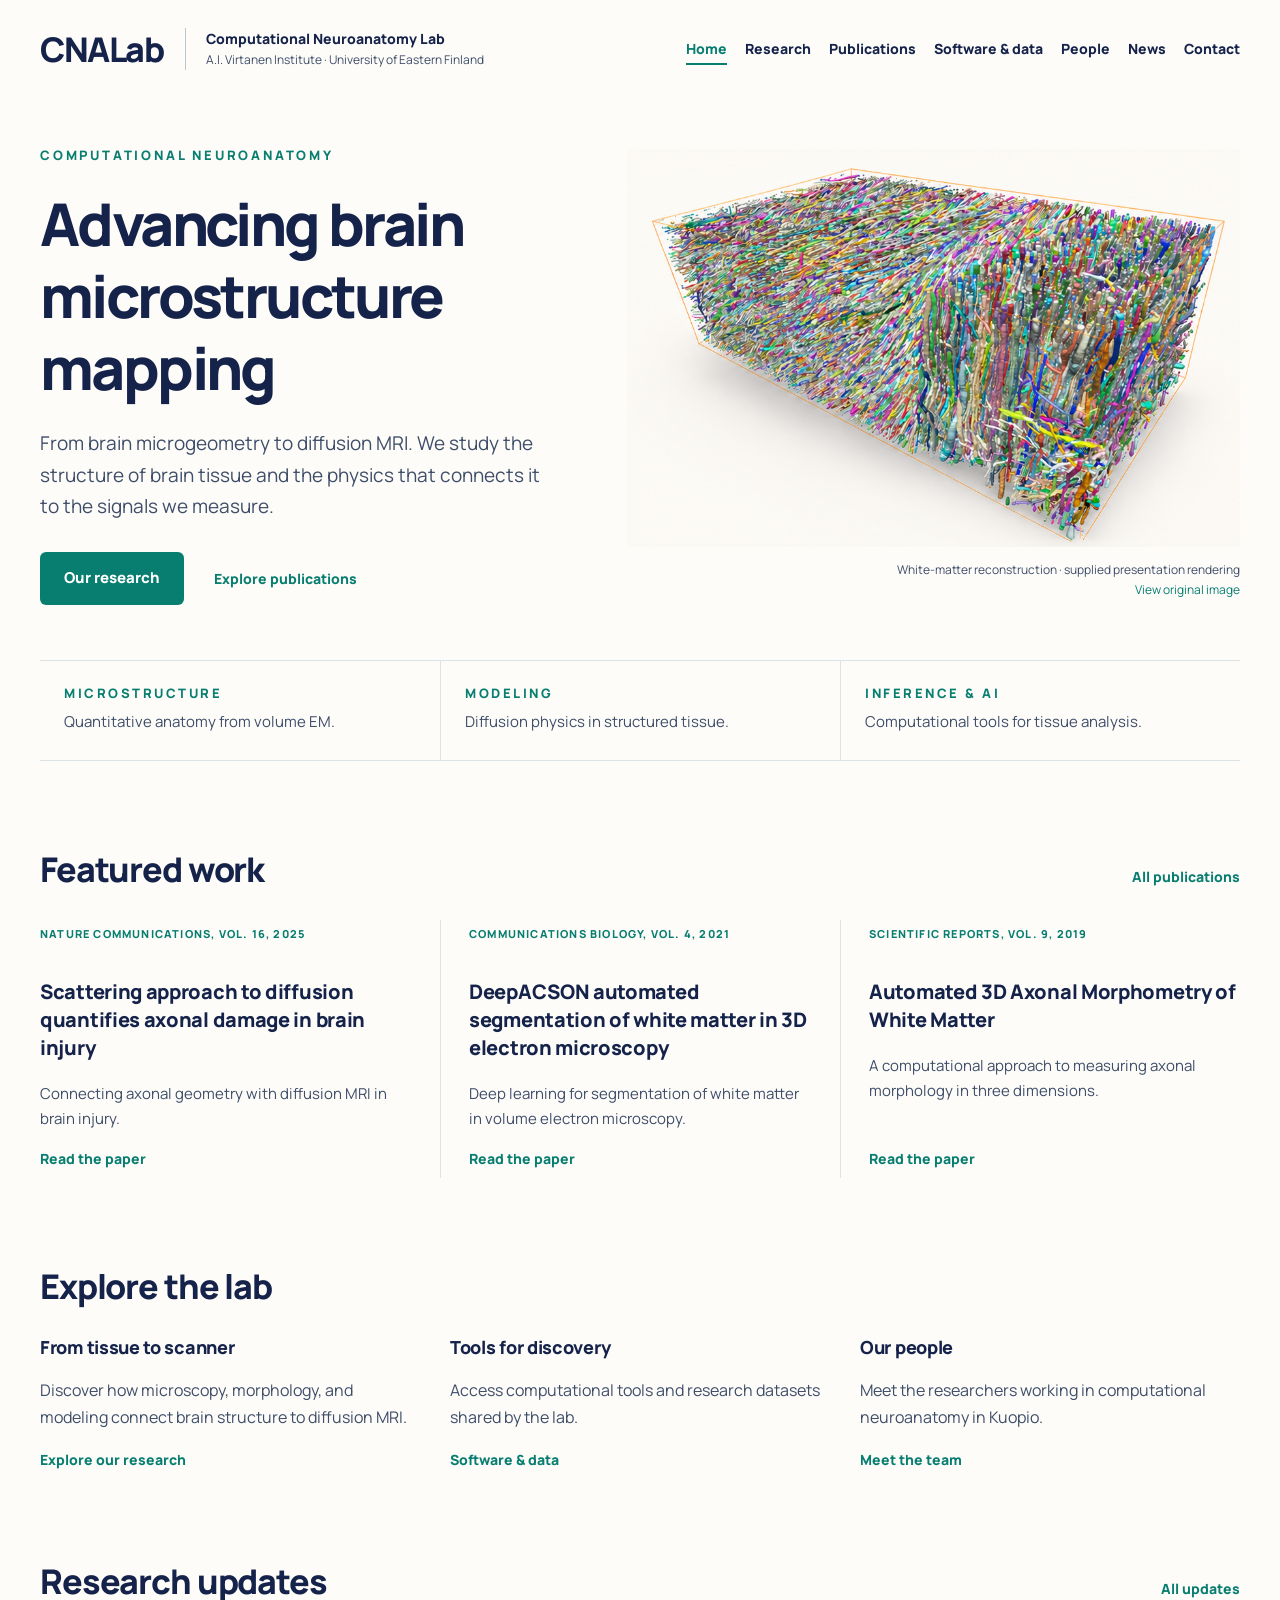
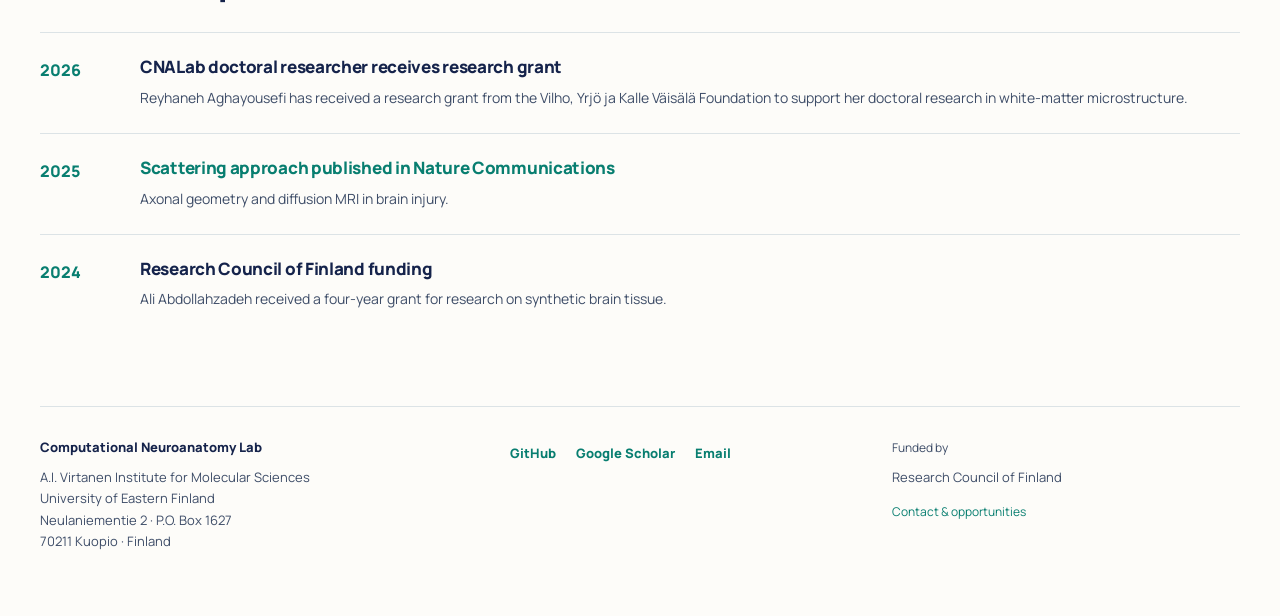
==== index.html @ 0ab6c70e "Update index.html" ====
<!doctype html>
<html lang="en"><head><meta charset="utf-8"><meta name="viewport" content="width=device-width, initial-scale=1"><title>Computational Neuroanatomy Lab — CNALab</title><meta name="description" content="Computational neuroanatomy at the University of Eastern Finland. Brain microstructure, electron microscopy, and diffusion MRI."><meta name="theme-color" content="#15234b"><link rel="icon" href="assets/favicon.svg" type="image/svg+xml"><link rel="stylesheet" href="styles.css"><script src="script.js" defer></script></head>
<body><a class="skip" href="#main">Skip to content</a><header class="site-header wrap"><a href="index.html" class="brand" aria-label="CNALab home">CNALab</a><div class="affiliation"><strong>Computational Neuroanatomy Lab</strong><span>A.I. Virtanen Institute · University of Eastern Finland</span></div><button class="menu-toggle" aria-expanded="false" aria-controls="navigation" hidden>Menu</button><nav id="navigation" aria-label="Main navigation"><a href="index.html" aria-current="page">Home</a><a href="research.html">Research</a><a href="publications.html">Publications</a><a href="resources.html">Software &amp; data</a><a href="people.html">People</a><a href="news.html">News</a><a href="contact.html">Contact</a></nav></header>
<main id="main" class="wrap"><section class="hero" aria-labelledby="hero-title"><div><p class="eyebrow">Computational neuroanatomy</p><h1 id="hero-title">Advancing brain microstructure mapping</h1><p class="lead">From brain microgeometry to diffusion MRI. We study the structure of brain tissue and the physics that connects it to the signals we measure.</p><div class="actions"><a class="button" href="research.html">Our research</a><a class="text-link" href="publications.html">Explore publications</a></div></div><figure class="hero-figure"><a class="hero-art" href="assets/segmentation.png" aria-label="View original white-matter segmentation"><img src="assets/hero-white-reference.png" width="1774" height="887" alt="White-matter reconstruction on a white background with soft three-dimensional shading and a subtle shadow"></a><figcaption>White-matter reconstruction · supplied presentation rendering<br><a href="assets/segmentation.png">View original image</a></figcaption></figure></section><div class="directions"><div><h2>Microstructure</h2><p>Quantitative anatomy from volume EM.</p></div><div><h2>Modeling</h2><p>Diffusion physics in structured tissue.</p></div><div><h2>Inference &amp; AI</h2><p>Computational tools for tissue analysis.</p></div></div><section id="publications"><div class="section-heading"><h2>Featured work</h2><a href="publications.html" class="text-link">All publications</a></div><div class="three-grid featured"><article class="paper"><p class="eyebrow">Nature Communications, vol. 16, 2025</p><h3><a class="" href="https://doi.org/10.1038/s41467-025-64793-1">Scattering approach to diffusion quantifies axonal damage in brain injury</a></h3><p>Connecting axonal geometry with diffusion MRI in brain injury.</p><a class="text-link" href="https://doi.org/10.1038/s41467-025-64793-1">Read the paper</a></article><article class="paper"><p class="eyebrow">Communications Biology, vol. 4, 2021</p><h3><a class="" href="https://doi.org/10.1038/s42003-021-01699-w">DeepACSON automated segmentation of white matter in 3D electron microscopy</a></h3><p>Deep learning for segmentation of white matter in volume electron microscopy.</p><a class="text-link" href="https://doi.org/10.1038/s42003-021-01699-w">Read the paper</a></article><article class="paper"><p class="eyebrow">Scientific Reports, vol. 9, 2019</p><h3><a class="" href="https://doi.org/10.1038/s41598-019-42648-2">Automated 3D Axonal Morphometry of White Matter</a></h3><p>A computational approach to measuring axonal morphology in three dimensions.</p><a class="text-link" href="https://doi.org/10.1038/s41598-019-42648-2">Read the paper</a></article></div></section><section class="home-explore"><div class="section-heading"><h2>Explore the lab</h2></div><div class="three-grid"><article><h3>From tissue to scanner</h3><p>Discover how microscopy, morphology, and modeling connect brain structure to diffusion MRI.</p><a class="text-link" href="research.html">Explore our research</a></article><article><h3>Tools for discovery</h3><p>Access computational tools and research datasets shared by the lab.</p><a class="text-link" href="resources.html">Software &amp; data</a></article><article><h3>Our people</h3><p>Meet the researchers working in computational neuroanatomy in Kuopio.</p><a class="text-link" href="people.html">Meet the team</a></article></div></section><section id="news"><div class="section-heading"><h2>Research updates</h2><a class="text-link" href="news.html">All updates</a></div>
  <div class="news-row"><time datetime="2026">2026</time>
  <div>
    <h3>CNALab doctoral researcher receives research grant</h3>
    <p>
      Reyhaneh Aghayousefi has received a research grant
      from the Vilho, Yrjö ja Kalle Väisälä Foundation
      to support her doctoral research in white-matter
      microstructure.
    </p>
  </div>
</div><div class="news-row"><time datetime="2025">2025</time><div><h3><a href="https://doi.org/10.1038/s41467-025-64793-1">Scattering approach published in Nature Communications</a></h3><p>Axonal geometry and diffusion MRI in brain injury.</p></div></div><div class="news-row"><time datetime="2024">2024</time><div><h3>Research Council of Finland funding</h3><p>Ali Abdollahzadeh received a four-year grant for research on synthetic brain tissue.</p></div></div></section></main><footer id="contact" class="wrap"><div><strong>Computational Neuroanatomy Lab</strong><p>A.I. Virtanen Institute for Molecular Sciences<br>University of Eastern Finland<br>Neulaniementie 2 · P.O. Box 1627<br>70211 Kuopio · Finland</p></div><div class="footer-links"><a href="https://github.com/aAbdz">GitHub</a><a href="https://scholar.google.com/citations?hl=en&amp;user=TEotqtIAAAAJ&amp;view_op=list_works">Google Scholar</a><a href="mailto:aliabd@uef.fi">Email</a></div><div><span class="small">Funded by</span><p>Research Council of Finland</p><a class="small" href="contact.html">Contact &amp; opportunities</a></div></footer></body></html>
---- styles.css ----
@font-face{font-family:Manrope;src:url('assets/manrope-regular.ttf') format('truetype');font-weight:400;font-display:swap}@font-face{font-family:Manrope;src:url('assets/manrope-extrabold.ttf') format('truetype');font-weight:700 900;font-display:swap}
:root{--navy:#15234b;--teal:#087e70;--text:#3e4d68;--ivory:#fdfcf9;--line:#dce3e6;--pale:#edf5f3;--mint:#95d6cb}*{box-sizing:border-box}html{scroll-behavior:smooth;scroll-padding-top:30px}body{margin:0;background:var(--ivory);color:var(--text);font:16px/1.65 Manrope,Arial,sans-serif}a{color:var(--teal);text-decoration:none;text-underline-offset:5px}a:hover{text-decoration:underline}a:focus-visible,button:focus-visible,summary:focus-visible{outline:3px solid var(--teal);outline-offset:5px}img{max-width:100%;display:block}.wrap{width:min(1200px,calc(100% - 80px));margin-inline:auto}.site-header{display:flex;align-items:center;gap:22px;padding-block:28px}.brand{font-size:34px;letter-spacing:-1.5px;font-weight:800;color:var(--navy);line-height:1}.affiliation{border-left:1px solid #bbc6d3;padding-left:20px;font-size:12px;line-height:1.6}.affiliation strong{display:block;font-size:14px;color:var(--navy)}.affiliation span{display:block}nav{margin-left:auto;display:flex;gap:25px;font-size:14px;font-weight:700}nav a{color:var(--navy)}.hero{display:grid;grid-template-columns:1fr 1.12fr;gap:40px;align-items:center;padding-top:47px;padding-bottom:55px}.eyebrow{color:var(--teal);font-size:13px;font-weight:800;letter-spacing:2.8px;text-transform:uppercase;margin:0 0 22px}h1,h2,h3{color:var(--navy);line-height:1.22;margin-top:0}h1{font-size:clamp(42px,4.6vw,66px);letter-spacing:-2.6px;font-weight:800;margin-bottom:25px}h2{font-size:34px;letter-spacing:-1.15px;margin-bottom:22px;font-weight:800}h3{font-size:18px;letter-spacing:-.3px}p{margin-top:0}.lead{font-size:19px;line-height:1.65;max-width:510px}.actions{display:flex;align-items:center;gap:30px;margin-top:30px}.button{display:inline-block;background:var(--teal);color:white;border-radius:6px;padding:14px 24px;font-weight:800;font-size:15px;text-align:center}.button:hover{background:#07695e;text-decoration:none}.text-link{font-weight:800;font-size:14px}.hero-figure{margin:0}.hero-figure img{width:100%;height:auto;background:#000;border-radius:4px;filter:saturate(.84)}figcaption{font-size:12px;text-align:right;line-height:1.7;margin-top:13px}.directions{display:grid;grid-template-columns:repeat(3,1fr);border-block:1px solid var(--line)}.directions>div{padding:25px 24px}.directions>div+div{border-left:1px solid var(--line)}.directions h2{font-size:13px;letter-spacing:2.5px;text-transform:uppercase;color:var(--teal);margin-bottom:8px}.directions p{margin:0;font-size:15px}main>section:not(.hero){margin-top:88px}.section-heading{display:flex;align-items:baseline;justify-content:space-between;gap:20px;margin-bottom:30px}.section-heading h2{margin:0}.three-grid{display:grid;grid-template-columns:repeat(3,1fr);gap:30px}.featured{gap:0}.paper{display:flex;flex-direction:column;padding:5px 28px 8px}.paper:first-child{padding-left:0}.paper:last-child{padding-right:0}.paper+.paper{border-left:1px solid var(--line)}.paper .eyebrow{font-size:11px;letter-spacing:1.2px;min-height:38px;margin-bottom:15px}.paper h3{font-size:20px;line-height:1.4}.paper h3 a{color:var(--navy)}.paper p:not(.eyebrow){font-size:15px}.paper>.text-link{margin-top:auto}details{margin-top:32px;border-block:1px solid var(--line)}summary{padding:16px 0;cursor:pointer;font-weight:700;color:var(--teal);font-size:14px}.publication-list{padding:0;list-style:none;margin:0}.publication-list li{display:grid;grid-template-columns:70px 1fr;gap:16px;border-top:1px solid var(--line);padding:20px 0}.publication-list h3{font-size:16px;margin-bottom:5px}.publication-list p{margin:0;font-size:14px}.section-intro{font-size:18px;max-width:780px;line-height:1.7;margin-bottom:32px}.pipeline{background:var(--pale);padding:28px;border-radius:10px;margin-top:34px}.pipeline-steps{display:grid;grid-template-columns:repeat(4,1fr);gap:16px}.pipeline article{padding:22px 20px;background:white;border-radius:6px}.pipeline h3{font-size:17px;margin:0 0 10px}.pipeline p{font-size:14px;line-height:1.6;margin:0}.pipeline .pipeline-result{margin-top:16px;background:var(--navy);color:white}.pipeline-result h3{color:white}.small-label{display:block;font-size:11px;letter-spacing:1px;text-transform:uppercase;color:var(--teal);margin-bottom:8px}.research-detail{margin-top:35px}.research-detail p{font-size:15px}.flagship{display:grid;grid-template-columns:1.05fr 1fr;gap:45px;background:var(--navy);color:#e8edf5;border-radius:10px;padding:44px}.flagship h2{color:white}.flagship .eyebrow,.flagship a{color:var(--mint)}.flagship-links{display:grid;grid-template-columns:repeat(3,1fr);gap:16px;align-items:center}.flagship-links a{border-top:2px solid var(--mint);padding-top:16px}.flagship-links strong{display:block;color:white;font-size:28px}.flagship-links span{font-size:12px;line-height:1.5;display:block;margin-top:5px}.section-note{font-size:13px}.people-grid{display:grid;grid-template-columns:1fr 1fr 1.2fr;gap:30px}.person img{width:100%;height:280px;object-fit:cover;object-position:center 30%;border-radius:7px;margin-bottom:20px}.person h3{font-size:17px;margin-bottom:8px}.person p{font-size:14px;margin-bottom:10px}.person .bio{font-size:14px}.researchers{padding-left:25px;border-left:1px solid var(--line)}.researchers article+article{border-top:1px solid var(--line);padding-top:22px;margin-top:22px}.researchers h3{font-size:17px;margin-bottom:8px}.researchers p{font-size:14px;margin:0}.resource-grid{row-gap:35px}.resource{border-top:2px solid var(--teal);padding-top:20px}.resource h3{margin-bottom:10px}.resource p{font-size:15px;min-height:50px}.datasets{margin-top:40px;padding:28px;background:var(--pale);border-radius:6px}.datasets>a{display:block;padding:15px 0;border-top:1px solid #cbdcd7;font-size:15px;font-weight:700}.small{font-size:12px}.datasets .small{margin:12px 0 0}.news-row{display:grid;grid-template-columns:80px 1fr;gap:20px;padding:24px 0;border-top:1px solid var(--line)}.news-row time{color:var(--teal);font-weight:700}.news-row h3{font-size:17px;margin-bottom:8px}.news-row p{font-size:14px;margin:0}.join{display:grid;grid-template-columns:1.6fr 1fr;gap:50px;align-items:center;background:var(--pale);border-radius:10px;padding:40px}.join h2{margin-bottom:15px}.join p{margin:0;font-size:16px}.join>div:last-child{text-align:center}.email{display:block;font-size:14px;margin-top:10px}footer{margin-top:72px!important;padding:30px 0 50px;border-top:1px solid var(--line);display:grid;grid-template-columns:1.25fr 1fr 1fr;gap:35px;font-size:13px}footer strong{color:var(--navy)}footer p{margin-top:8px}.footer-links{display:flex;gap:20px;align-items:flex-start;padding-top:6px;font-weight:700}.skip{position:fixed;top:-100px;left:20px;padding:12px;background:white;z-index:10}.skip:focus{top:10px}.menu-toggle{border:1px solid var(--line);background:transparent;color:var(--navy);padding:10px 14px;font:inherit;font-weight:700}.notes{max-width:820px;padding-block:60px}.notes h2{margin-top:40px;font-size:25px}.notes li{margin-bottom:10px}.notes a{overflow-wrap:anywhere}
@media(min-width:1101px){.menu-toggle{display:none}}@media(max-width:1100px){.site-header{flex-wrap:wrap}.affiliation{flex:1}nav{width:100%;justify-content:space-between;margin-top:14px}.menu-toggle:not([hidden]){display:block}nav[data-collapsed="true"]{display:none}.hero{gap:25px}h1{font-size:48px}.lead{font-size:17px}.people-grid{gap:22px}.person img{height:240px}.flagship{gap:30px}.affiliation span{font-size:11px}}@media(max-width:760px){.wrap{width:calc(100% - 40px)}.site-header{padding-block:22px;gap:14px}.brand{font-size:28px}.affiliation{padding-left:12px}.affiliation strong{font-size:11px}.affiliation span{max-width:190px;line-height:1.4;font-size:10px}.hero{grid-template-columns:1fr;padding-top:28px;gap:30px;padding-bottom:35px}h1{font-size:44px;letter-spacing:-1.8px;max-width:560px}.hero-figure{max-width:600px}.lead{font-size:18px}.directions{grid-template-columns:1fr}.directions>div{padding:18px 6px}.directions>div+div{border-left:0;border-top:1px solid var(--line)}main>section:not(.hero){margin-top:60px}h2{font-size:28px}.section-heading{align-items:flex-start}.section-note{max-width:140px;text-align:right}.three-grid{grid-template-columns:1fr}.paper,.paper:first-child,.paper:last-child{padding:24px 0}.paper+.paper{border-left:0;border-top:1px solid var(--line)}.paper .eyebrow{min-height:0}.paper h3{font-size:21px}.pipeline{padding:18px}.pipeline-steps{grid-template-columns:1fr 1fr;gap:12px}.pipeline article{padding:18px}.flagship{grid-template-columns:1fr;padding:28px;gap:28px}.people-grid{grid-template-columns:1fr 1fr}.person img{height:240px}.researchers{grid-column:1/-1;border-left:0;padding-left:0;display:grid;grid-template-columns:1fr;gap:0}.researchers article{border-top:1px solid var(--line);padding-top:20px;margin-top:20px}.research-detail{gap:25px}.resource p{min-height:0}.join{grid-template-columns:1fr;padding:28px;gap:25px}.join>div:last-child{text-align:left}.join .email{padding-left:0}.footer-links{flex-wrap:wrap}footer{grid-template-columns:1fr;gap:20px}.news-row{grid-template-columns:55px 1fr}.section-intro{font-size:16px}nav{flex-wrap:wrap;gap:18px;justify-content:flex-start}}@media(max-width:400px){h1{font-size:38px}.affiliation{display:none}.menu-toggle{margin-left:auto}.actions{gap:18px}.button{padding:13px 18px}.pipeline-steps{grid-template-columns:1fr}.people-grid{grid-template-columns:1fr}.person img{height:320px}.flagship-links{gap:10px}.flagship-links strong{font-size:23px}}@media(prefers-reduced-motion:reduce){html{scroll-behavior:auto}}

/* Display only the supplied reconstruction within the hero reference, preserving its pixels and shadow. */
.hero-art{display:block;position:relative;overflow:hidden;aspect-ratio:940/610;mix-blend-mode:multiply}.hero-figure .hero-art img{position:absolute;width:188.723404%;max-width:none;height:auto;left:-84.042553%;top:-18.032787%;background:transparent;border-radius:0;filter:none}

/* Shared multipage layout */
nav{gap:18px}nav a[aria-current="page"]{color:var(--teal);text-decoration:underline;text-decoration-thickness:2px;text-underline-offset:9px}.page-intro{padding-top:65px;padding-bottom:30px;border-bottom:1px solid var(--line)}.page-intro h1{font-size:clamp(38px,4vw,58px);margin-bottom:20px}.page-intro .lead{max-width:780px}.inner-page>section:first-of-type{margin-top:45px}.inner-page{min-height:55vh}.publication-page .publication-list h3{font-size:20px;line-height:1.45}.publication-page .publication-list li{padding-block:26px}.page-end-link{margin-top:35px}.contact-grid{display:grid;grid-template-columns:1fr 1fr;gap:60px}.contact-grid address{font-style:normal;line-height:1.9}.home-explore p{font-size:16px}@media(max-width:760px){.page-intro{padding-top:35px;padding-bottom:20px}.contact-grid{grid-template-columns:1fr;gap:30px}.publication-page .publication-list h3{font-size:18px}nav{gap:20px}}
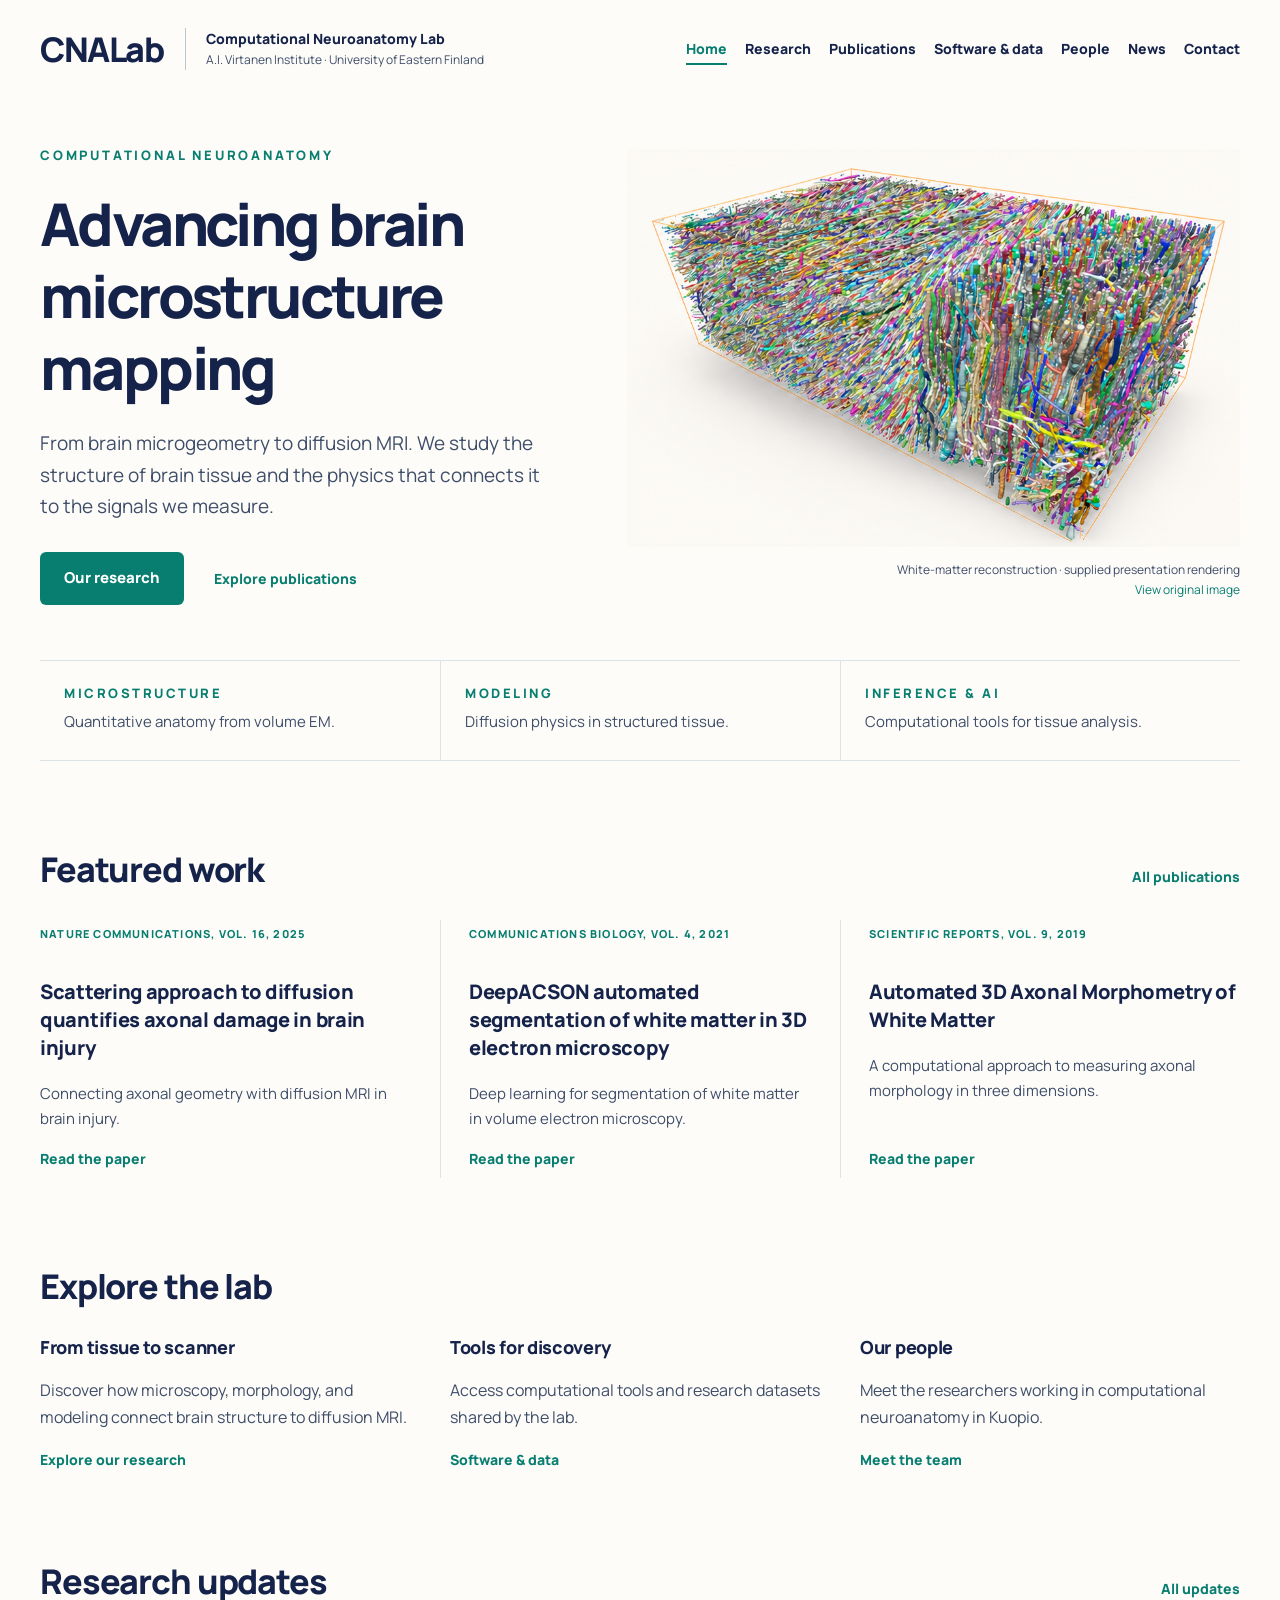
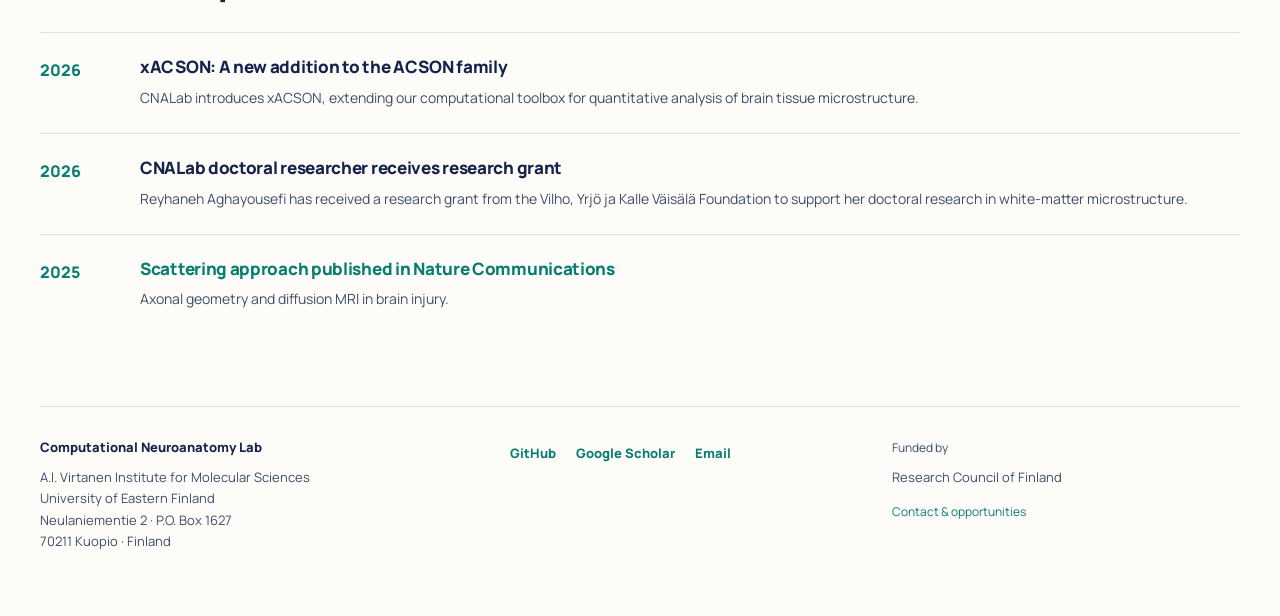
==== commit d00299a5: "Update index.html" ====
--- a/index.html
+++ b/index.html
@@ -2,6 +2,18 @@
 <html lang="en"><head><meta charset="utf-8"><meta name="viewport" content="width=device-width, initial-scale=1"><title>Computational Neuroanatomy Lab — CNALab</title><meta name="description" content="Computational neuroanatomy at the University of Eastern Finland. Brain microstructure, electron microscopy, and diffusion MRI."><meta name="theme-color" content="#15234b"><link rel="icon" href="assets/favicon.svg" type="image/svg+xml"><link rel="stylesheet" href="styles.css"><script src="script.js" defer></script></head>
 <body><a class="skip" href="#main">Skip to content</a><header class="site-header wrap"><a href="index.html" class="brand" aria-label="CNALab home">CNALab</a><div class="affiliation"><strong>Computational Neuroanatomy Lab</strong><span>A.I. Virtanen Institute · University of Eastern Finland</span></div><button class="menu-toggle" aria-expanded="false" aria-controls="navigation" hidden>Menu</button><nav id="navigation" aria-label="Main navigation"><a href="index.html" aria-current="page">Home</a><a href="research.html">Research</a><a href="publications.html">Publications</a><a href="resources.html">Software &amp; data</a><a href="people.html">People</a><a href="news.html">News</a><a href="contact.html">Contact</a></nav></header>
 <main id="main" class="wrap"><section class="hero" aria-labelledby="hero-title"><div><p class="eyebrow">Computational neuroanatomy</p><h1 id="hero-title">Advancing brain microstructure mapping</h1><p class="lead">From brain microgeometry to diffusion MRI. We study the structure of brain tissue and the physics that connects it to the signals we measure.</p><div class="actions"><a class="button" href="research.html">Our research</a><a class="text-link" href="publications.html">Explore publications</a></div></div><figure class="hero-figure"><a class="hero-art" href="assets/segmentation.png" aria-label="View original white-matter segmentation"><img src="assets/hero-white-reference.png" width="1774" height="887" alt="White-matter reconstruction on a white background with soft three-dimensional shading and a subtle shadow"></a><figcaption>White-matter reconstruction · supplied presentation rendering<br><a href="assets/segmentation.png">View original image</a></figcaption></figure></section><div class="directions"><div><h2>Microstructure</h2><p>Quantitative anatomy from volume EM.</p></div><div><h2>Modeling</h2><p>Diffusion physics in structured tissue.</p></div><div><h2>Inference &amp; AI</h2><p>Computational tools for tissue analysis.</p></div></div><section id="publications"><div class="section-heading"><h2>Featured work</h2><a href="publications.html" class="text-link">All publications</a></div><div class="three-grid featured"><article class="paper"><p class="eyebrow">Nature Communications, vol. 16, 2025</p><h3><a class="" href="https://doi.org/10.1038/s41467-025-64793-1">Scattering approach to diffusion quantifies axonal damage in brain injury</a></h3><p>Connecting axonal geometry with diffusion MRI in brain injury.</p><a class="text-link" href="https://doi.org/10.1038/s41467-025-64793-1">Read the paper</a></article><article class="paper"><p class="eyebrow">Communications Biology, vol. 4, 2021</p><h3><a class="" href="https://doi.org/10.1038/s42003-021-01699-w">DeepACSON automated segmentation of white matter in 3D electron microscopy</a></h3><p>Deep learning for segmentation of white matter in volume electron microscopy.</p><a class="text-link" href="https://doi.org/10.1038/s42003-021-01699-w">Read the paper</a></article><article class="paper"><p class="eyebrow">Scientific Reports, vol. 9, 2019</p><h3><a class="" href="https://doi.org/10.1038/s41598-019-42648-2">Automated 3D Axonal Morphometry of White Matter</a></h3><p>A computational approach to measuring axonal morphology in three dimensions.</p><a class="text-link" href="https://doi.org/10.1038/s41598-019-42648-2">Read the paper</a></article></div></section><section class="home-explore"><div class="section-heading"><h2>Explore the lab</h2></div><div class="three-grid"><article><h3>From tissue to scanner</h3><p>Discover how microscopy, morphology, and modeling connect brain structure to diffusion MRI.</p><a class="text-link" href="research.html">Explore our research</a></article><article><h3>Tools for discovery</h3><p>Access computational tools and research datasets shared by the lab.</p><a class="text-link" href="resources.html">Software &amp; data</a></article><article><h3>Our people</h3><p>Meet the researchers working in computational neuroanatomy in Kuopio.</p><a class="text-link" href="people.html">Meet the team</a></article></div></section><section id="news"><div class="section-heading"><h2>Research updates</h2><a class="text-link" href="news.html">All updates</a></div>
+
+  <div class="news-row"><time datetime="2026">2026</time>
+    <div>
+      <h3>xACSON: A new addition to the ACSON family</h3>
+      <p>
+        CNALab introduces xACSON, extending our computational
+        toolbox for quantitative analysis of brain tissue
+        microstructure.
+      </p>
+    </div>
+  </div>
+  
   <div class="news-row"><time datetime="2026">2026</time>
   <div>
     <h3>CNALab doctoral researcher receives research grant</h3>
@@ -12,4 +24,5 @@
       microstructure.
     </p>
   </div>
-</div><div class="news-row"><time datetime="2025">2025</time><div><h3><a href="https://doi.org/10.1038/s41467-025-64793-1">Scattering approach published in Nature Communications</a></h3><p>Axonal geometry and diffusion MRI in brain injury.</p></div></div><div class="news-row"><time datetime="2024">2024</time><div><h3>Research Council of Finland funding</h3><p>Ali Abdollahzadeh received a four-year grant for research on synthetic brain tissue.</p></div></div></section></main><footer id="contact" class="wrap"><div><strong>Computational Neuroanatomy Lab</strong><p>A.I. Virtanen Institute for Molecular Sciences<br>University of Eastern Finland<br>Neulaniementie 2 · P.O. Box 1627<br>70211 Kuopio · Finland</p></div><div class="footer-links"><a href="https://github.com/aAbdz">GitHub</a><a href="https://scholar.google.com/citations?hl=en&amp;user=TEotqtIAAAAJ&amp;view_op=list_works">Google Scholar</a><a href="mailto:aliabd@uef.fi">Email</a></div><div><span class="small">Funded by</span><p>Research Council of Finland</p><a class="small" href="contact.html">Contact &amp; opportunities</a></div></footer></body></html>
+</div><div class="news-row"><time datetime="2025">2025</time><div><h3><a href="https://doi.org/10.1038/s41467-025-64793-1">Scattering approach published in Nature Communications</a></h3><p>Axonal geometry and diffusion MRI in brain injury.</p></div></div> 
+</section></main><footer id="contact" class="wrap"><div><strong>Computational Neuroanatomy Lab</strong><p>A.I. Virtanen Institute for Molecular Sciences<br>University of Eastern Finland<br>Neulaniementie 2 · P.O. Box 1627<br>70211 Kuopio · Finland</p></div><div class="footer-links"><a href="https://github.com/aAbdz">GitHub</a><a href="https://scholar.google.com/citations?hl=en&amp;user=TEotqtIAAAAJ&amp;view_op=list_works">Google Scholar</a><a href="mailto:aliabd@uef.fi">Email</a></div><div><span class="small">Funded by</span><p>Research Council of Finland</p><a class="small" href="contact.html">Contact &amp; opportunities</a></div></footer></body></html>
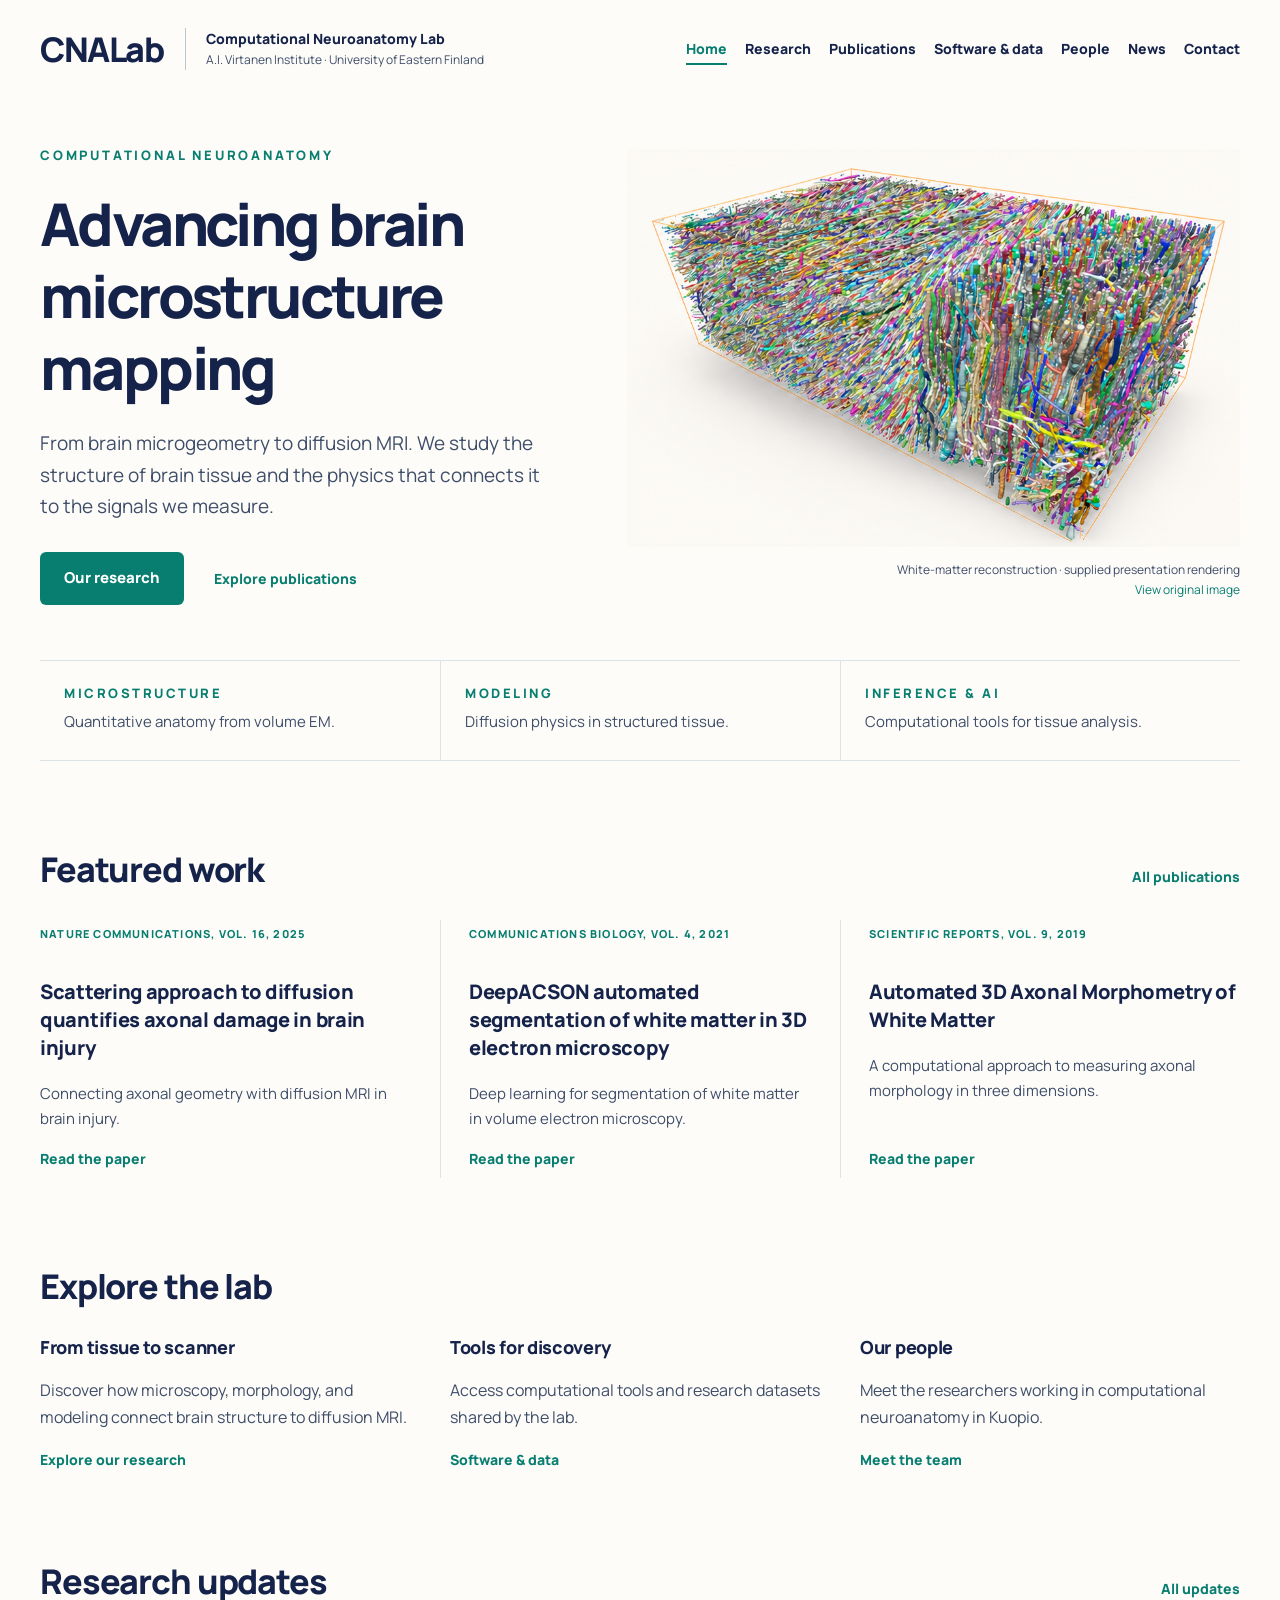
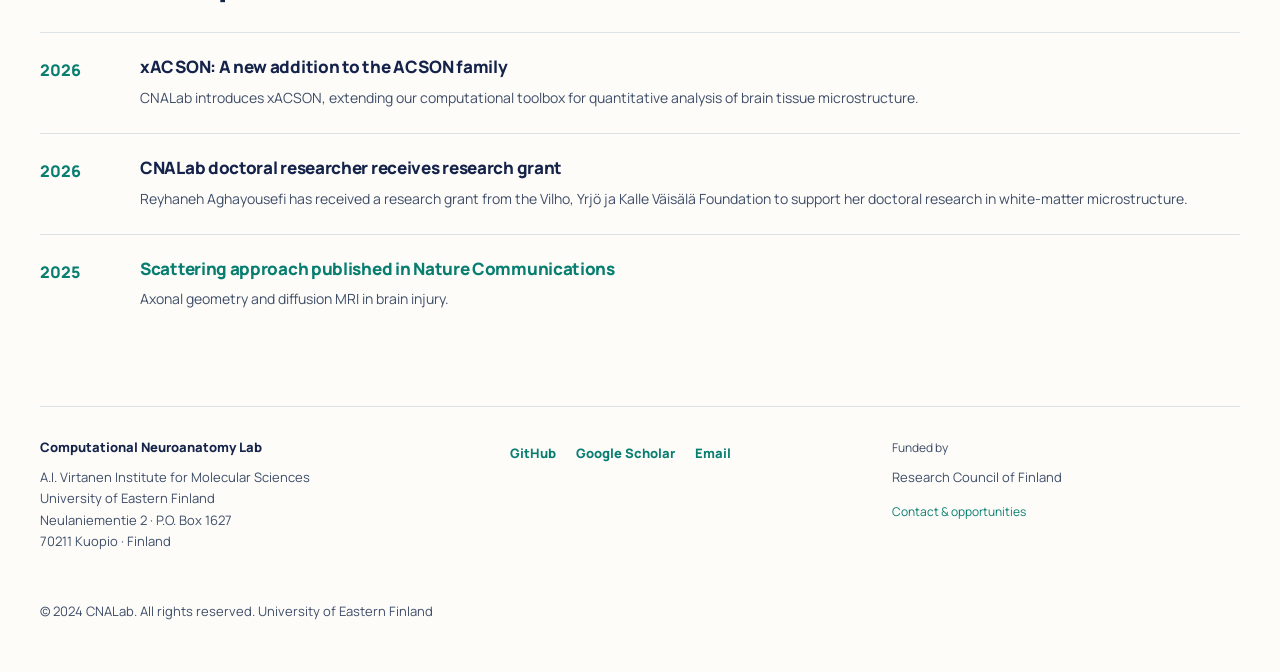
==== commit b655844f: "Update index.html" ====
--- a/index.html
+++ b/index.html
@@ -25,4 +25,11 @@
     </p>
   </div>
 </div><div class="news-row"><time datetime="2025">2025</time><div><h3><a href="https://doi.org/10.1038/s41467-025-64793-1">Scattering approach published in Nature Communications</a></h3><p>Axonal geometry and diffusion MRI in brain injury.</p></div></div> 
-</section></main><footer id="contact" class="wrap"><div><strong>Computational Neuroanatomy Lab</strong><p>A.I. Virtanen Institute for Molecular Sciences<br>University of Eastern Finland<br>Neulaniementie 2 · P.O. Box 1627<br>70211 Kuopio · Finland</p></div><div class="footer-links"><a href="https://github.com/aAbdz">GitHub</a><a href="https://scholar.google.com/citations?hl=en&amp;user=TEotqtIAAAAJ&amp;view_op=list_works">Google Scholar</a><a href="mailto:aliabd@uef.fi">Email</a></div><div><span class="small">Funded by</span><p>Research Council of Finland</p><a class="small" href="contact.html">Contact &amp; opportunities</a></div></footer></body></html>
+</section></main><footer id="contact" class="wrap"><div><strong>Computational Neuroanatomy Lab</strong><p>A.I. Virtanen Institute for Molecular Sciences<br>University of Eastern Finland<br>Neulaniementie 2 · P.O. Box 1627<br>70211 Kuopio · Finland</p></div><div class="footer-links"><a href="https://github.com/aAbdz">GitHub</a><a href="https://scholar.google.com/citations?hl=en&amp;user=TEotqtIAAAAJ&amp;view_op=list_works">Google Scholar</a><a href="mailto:aliabd@uef.fi">Email</a></div><div><span class="small">Funded by</span><p>Research Council of Finland</p><a class="small" href="contact.html">Contact &amp; opportunities</a></div>
+
+  <div class="footer-bottom">
+  <span>© 2024 CNALab. All rights reserved.</span>
+  <span>University of Eastern Finland</span>
+  </div>
+  
+</footer></body></html>
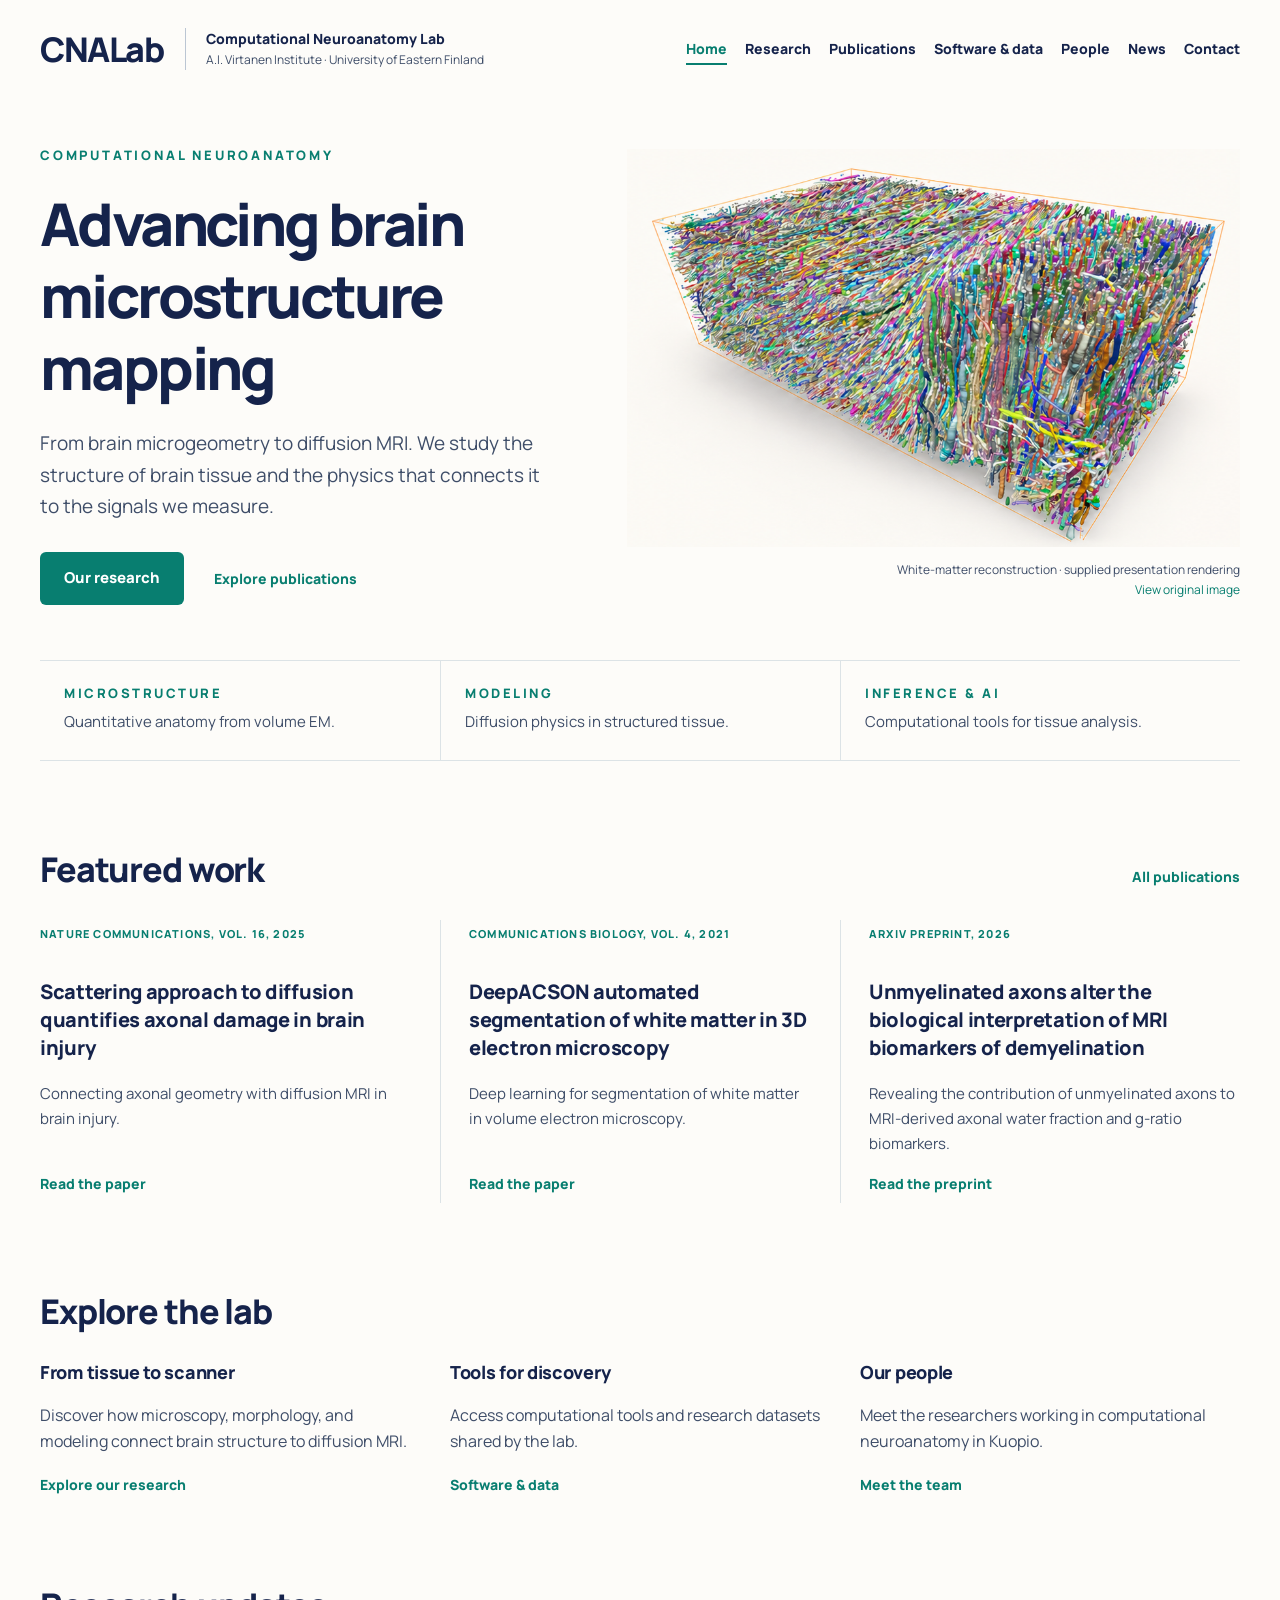
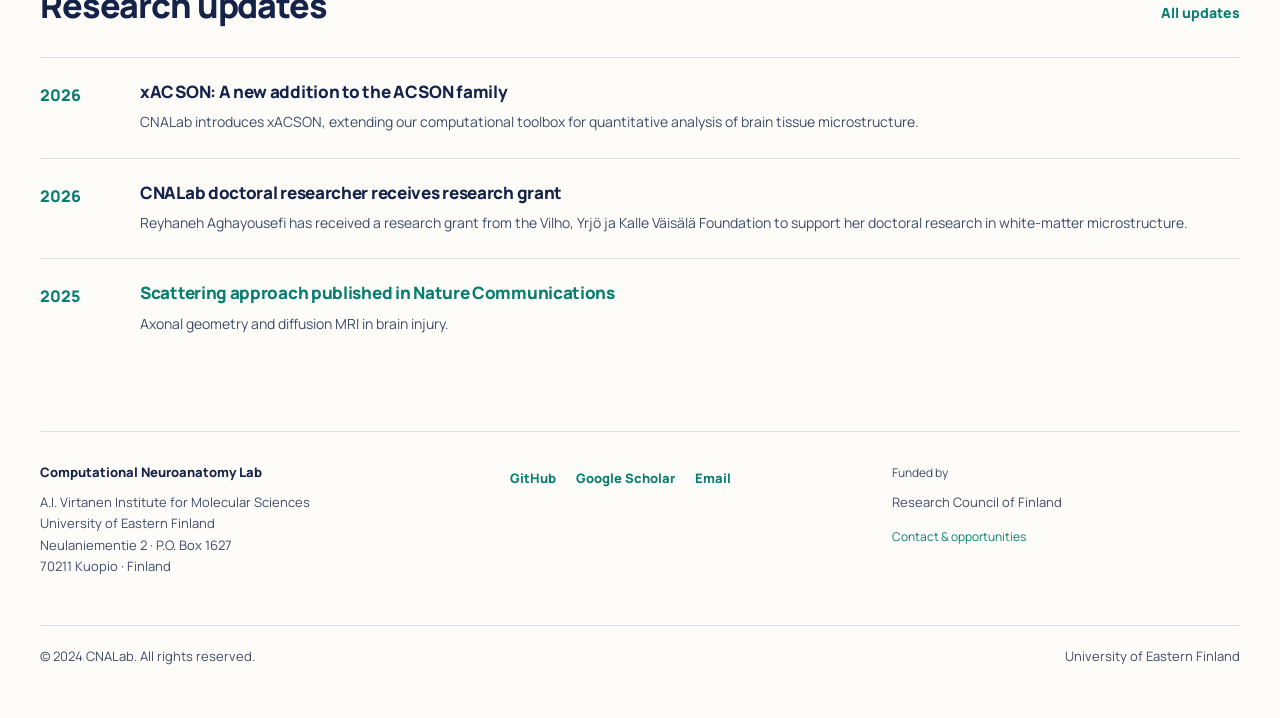
==== commit e9109531: "Feature unmyelinated axons preprint in place of ACSON on homepage" ====
--- a/index.html
+++ b/index.html
@@ -1,7 +1,7 @@
 <!doctype html>
 <html lang="en"><head><meta charset="utf-8"><meta name="viewport" content="width=device-width, initial-scale=1"><title>Computational Neuroanatomy Lab — CNALab</title><meta name="description" content="Computational neuroanatomy at the University of Eastern Finland. Brain microstructure, electron microscopy, and diffusion MRI."><meta name="theme-color" content="#15234b"><link rel="icon" href="assets/favicon.svg" type="image/svg+xml"><link rel="stylesheet" href="styles.css"><script src="script.js" defer></script></head>
 <body><a class="skip" href="#main">Skip to content</a><header class="site-header wrap"><a href="index.html" class="brand" aria-label="CNALab home">CNALab</a><div class="affiliation"><strong>Computational Neuroanatomy Lab</strong><span>A.I. Virtanen Institute · University of Eastern Finland</span></div><button class="menu-toggle" aria-expanded="false" aria-controls="navigation" hidden>Menu</button><nav id="navigation" aria-label="Main navigation"><a href="index.html" aria-current="page">Home</a><a href="research.html">Research</a><a href="publications.html">Publications</a><a href="resources.html">Software &amp; data</a><a href="people.html">People</a><a href="news.html">News</a><a href="contact.html">Contact</a></nav></header>
-<main id="main" class="wrap"><section class="hero" aria-labelledby="hero-title"><div><p class="eyebrow">Computational neuroanatomy</p><h1 id="hero-title">Advancing brain microstructure mapping</h1><p class="lead">From brain microgeometry to diffusion MRI. We study the structure of brain tissue and the physics that connects it to the signals we measure.</p><div class="actions"><a class="button" href="research.html">Our research</a><a class="text-link" href="publications.html">Explore publications</a></div></div><figure class="hero-figure"><a class="hero-art" href="assets/segmentation.png" aria-label="View original white-matter segmentation"><img src="assets/hero-white-reference.png" width="1774" height="887" alt="White-matter reconstruction on a white background with soft three-dimensional shading and a subtle shadow"></a><figcaption>White-matter reconstruction · supplied presentation rendering<br><a href="assets/segmentation.png">View original image</a></figcaption></figure></section><div class="directions"><div><h2>Microstructure</h2><p>Quantitative anatomy from volume EM.</p></div><div><h2>Modeling</h2><p>Diffusion physics in structured tissue.</p></div><div><h2>Inference &amp; AI</h2><p>Computational tools for tissue analysis.</p></div></div><section id="publications"><div class="section-heading"><h2>Featured work</h2><a href="publications.html" class="text-link">All publications</a></div><div class="three-grid featured"><article class="paper"><p class="eyebrow">Nature Communications, vol. 16, 2025</p><h3><a class="" href="https://doi.org/10.1038/s41467-025-64793-1">Scattering approach to diffusion quantifies axonal damage in brain injury</a></h3><p>Connecting axonal geometry with diffusion MRI in brain injury.</p><a class="text-link" href="https://doi.org/10.1038/s41467-025-64793-1">Read the paper</a></article><article class="paper"><p class="eyebrow">Communications Biology, vol. 4, 2021</p><h3><a class="" href="https://doi.org/10.1038/s42003-021-01699-w">DeepACSON automated segmentation of white matter in 3D electron microscopy</a></h3><p>Deep learning for segmentation of white matter in volume electron microscopy.</p><a class="text-link" href="https://doi.org/10.1038/s42003-021-01699-w">Read the paper</a></article><article class="paper"><p class="eyebrow">Scientific Reports, vol. 9, 2019</p><h3><a class="" href="https://doi.org/10.1038/s41598-019-42648-2">Automated 3D Axonal Morphometry of White Matter</a></h3><p>A computational approach to measuring axonal morphology in three dimensions.</p><a class="text-link" href="https://doi.org/10.1038/s41598-019-42648-2">Read the paper</a></article></div></section><section class="home-explore"><div class="section-heading"><h2>Explore the lab</h2></div><div class="three-grid"><article><h3>From tissue to scanner</h3><p>Discover how microscopy, morphology, and modeling connect brain structure to diffusion MRI.</p><a class="text-link" href="research.html">Explore our research</a></article><article><h3>Tools for discovery</h3><p>Access computational tools and research datasets shared by the lab.</p><a class="text-link" href="resources.html">Software &amp; data</a></article><article><h3>Our people</h3><p>Meet the researchers working in computational neuroanatomy in Kuopio.</p><a class="text-link" href="people.html">Meet the team</a></article></div></section><section id="news"><div class="section-heading"><h2>Research updates</h2><a class="text-link" href="news.html">All updates</a></div>
+<main id="main" class="wrap"><section class="hero" aria-labelledby="hero-title"><div><p class="eyebrow">Computational neuroanatomy</p><h1 id="hero-title">Advancing brain microstructure mapping</h1><p class="lead">From brain microgeometry to diffusion MRI. We study the structure of brain tissue and the physics that connects it to the signals we measure.</p><div class="actions"><a class="button" href="research.html">Our research</a><a class="text-link" href="publications.html">Explore publications</a></div></div><figure class="hero-figure"><a class="hero-art" href="assets/segmentation.png" aria-label="View original white-matter segmentation"><img src="assets/hero-white-reference.png" width="1774" height="887" alt="White-matter reconstruction on a white background with soft three-dimensional shading and a subtle shadow"></a><figcaption>White-matter reconstruction · supplied presentation rendering<br><a href="assets/segmentation.png">View original image</a></figcaption></figure></section><div class="directions"><div><h2>Microstructure</h2><p>Quantitative anatomy from volume EM.</p></div><div><h2>Modeling</h2><p>Diffusion physics in structured tissue.</p></div><div><h2>Inference &amp; AI</h2><p>Computational tools for tissue analysis.</p></div></div><section id="publications"><div class="section-heading"><h2>Featured work</h2><a href="publications.html" class="text-link">All publications</a></div><div class="three-grid featured"><article class="paper"><p class="eyebrow">Nature Communications, vol. 16, 2025</p><h3><a class="" href="https://doi.org/10.1038/s41467-025-64793-1">Scattering approach to diffusion quantifies axonal damage in brain injury</a></h3><p>Connecting axonal geometry with diffusion MRI in brain injury.</p><a class="text-link" href="https://doi.org/10.1038/s41467-025-64793-1">Read the paper</a></article><article class="paper"><p class="eyebrow">Communications Biology, vol. 4, 2021</p><h3><a class="" href="https://doi.org/10.1038/s42003-021-01699-w">DeepACSON automated segmentation of white matter in 3D electron microscopy</a></h3><p>Deep learning for segmentation of white matter in volume electron microscopy.</p><a class="text-link" href="https://doi.org/10.1038/s42003-021-01699-w">Read the paper</a></article><article class="paper"><p class="eyebrow">arXiv preprint, 2026</p><h3><a class="" href="https://arxiv.org/abs/2611.24487">Unmyelinated axons alter the biological interpretation of MRI biomarkers of demyelination</a></h3><p>Revealing the contribution of unmyelinated axons to MRI-derived axonal water fraction and g-ratio biomarkers.</p><a class="text-link" href="https://arxiv.org/abs/2611.24487">Read the preprint</a></article></div></section><section class="home-explore"><div class="section-heading"><h2>Explore the lab</h2></div><div class="three-grid"><article><h3>From tissue to scanner</h3><p>Discover how microscopy, morphology, and modeling connect brain structure to diffusion MRI.</p><a class="text-link" href="research.html">Explore our research</a></article><article><h3>Tools for discovery</h3><p>Access computational tools and research datasets shared by the lab.</p><a class="text-link" href="resources.html">Software &amp; data</a></article><article><h3>Our people</h3><p>Meet the researchers working in computational neuroanatomy in Kuopio.</p><a class="text-link" href="people.html">Meet the team</a></article></div></section><section id="news"><div class="section-heading"><h2>Research updates</h2><a class="text-link" href="news.html">All updates</a></div>
 
   <div class="news-row"><time datetime="2026">2026</time>
     <div>
--- a/styles.css
+++ b/styles.css
@@ -7,3 +7,6 @@
 
 /* Shared multipage layout */
 nav{gap:18px}nav a[aria-current="page"]{color:var(--teal);text-decoration:underline;text-decoration-thickness:2px;text-underline-offset:9px}.page-intro{padding-top:65px;padding-bottom:30px;border-bottom:1px solid var(--line)}.page-intro h1{font-size:clamp(38px,4vw,58px);margin-bottom:20px}.page-intro .lead{max-width:780px}.inner-page>section:first-of-type{margin-top:45px}.inner-page{min-height:55vh}.publication-page .publication-list h3{font-size:20px;line-height:1.45}.publication-page .publication-list li{padding-block:26px}.page-end-link{margin-top:35px}.contact-grid{display:grid;grid-template-columns:1fr 1fr;gap:60px}.contact-grid address{font-style:normal;line-height:1.9}.home-explore p{font-size:16px}@media(max-width:760px){.page-intro{padding-top:35px;padding-bottom:20px}.contact-grid{grid-template-columns:1fr;gap:30px}.publication-page .publication-list h3{font-size:18px}nav{gap:20px}}
+
+/* Copyright row shared by all page footers. */
+.footer-bottom{grid-column:1/-1;display:flex;flex-wrap:wrap;justify-content:space-between;gap:12px;padding-top:20px;border-top:1px solid var(--line)}
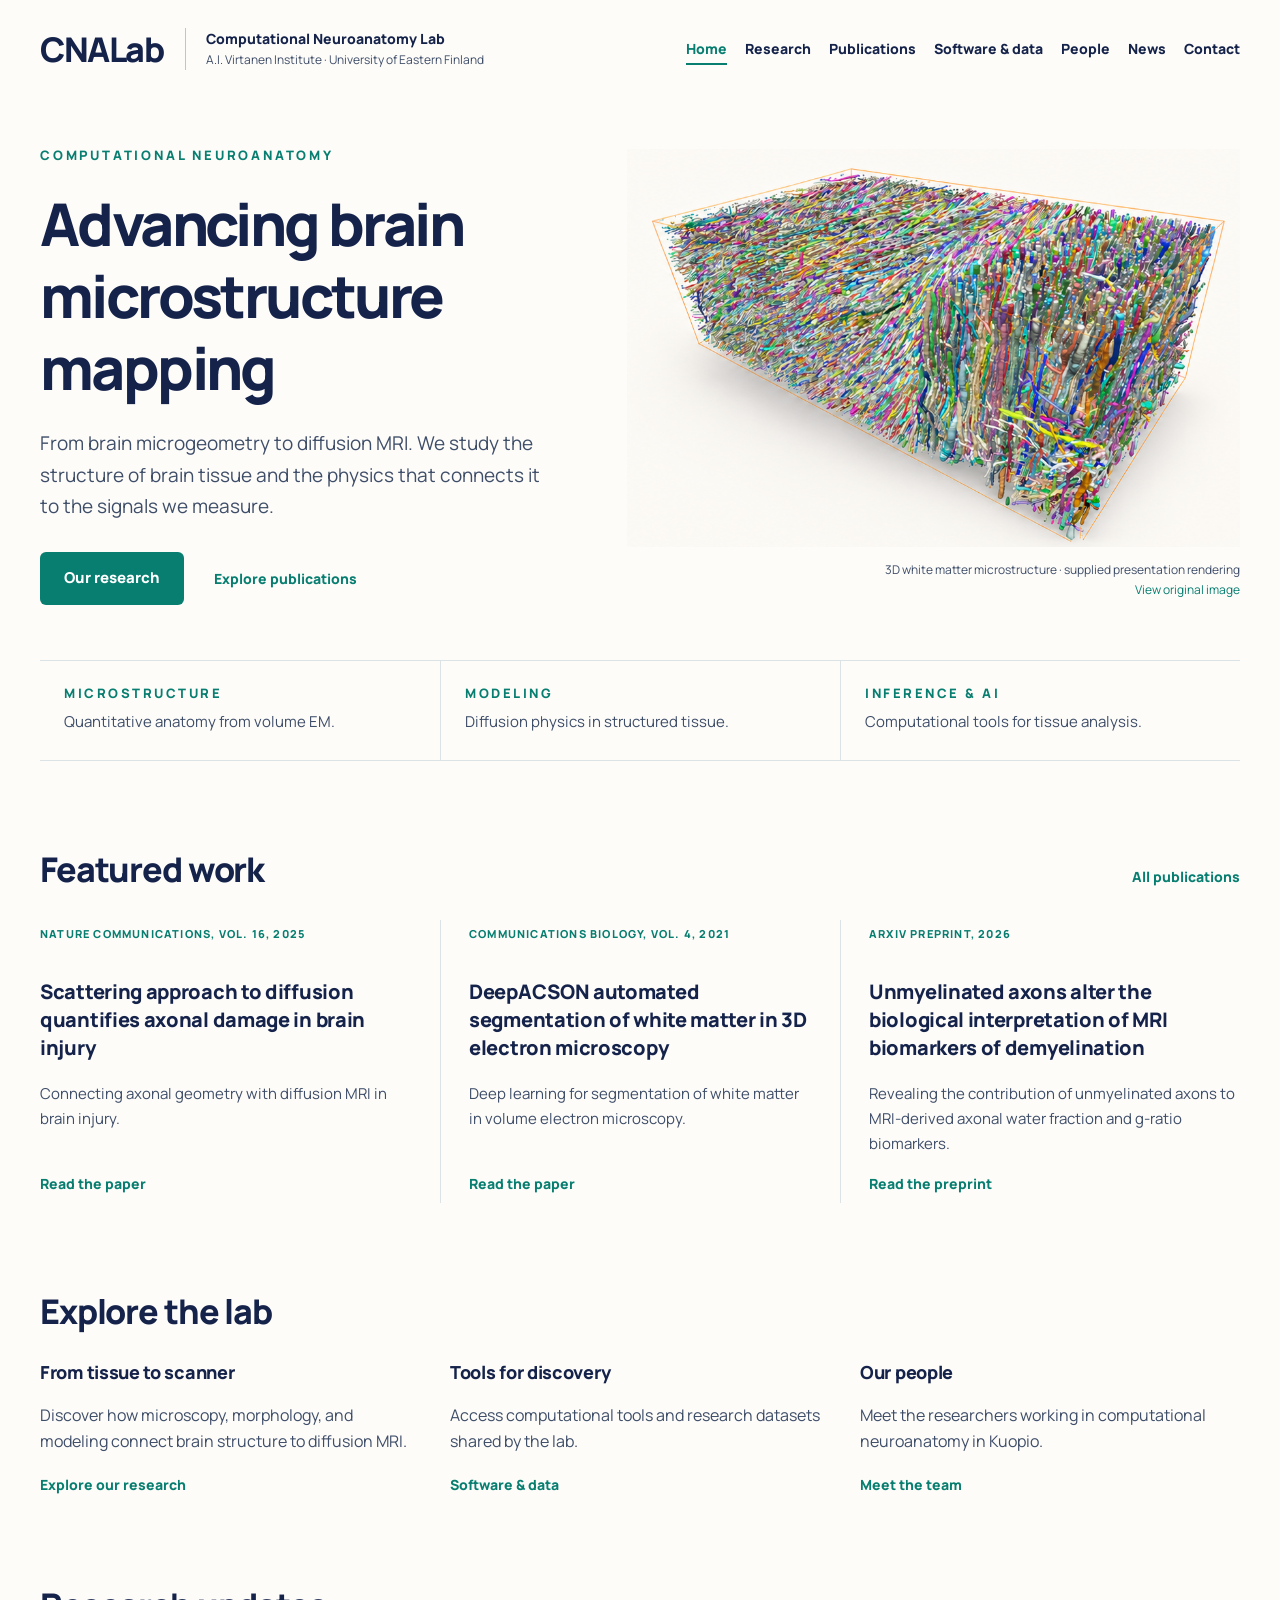
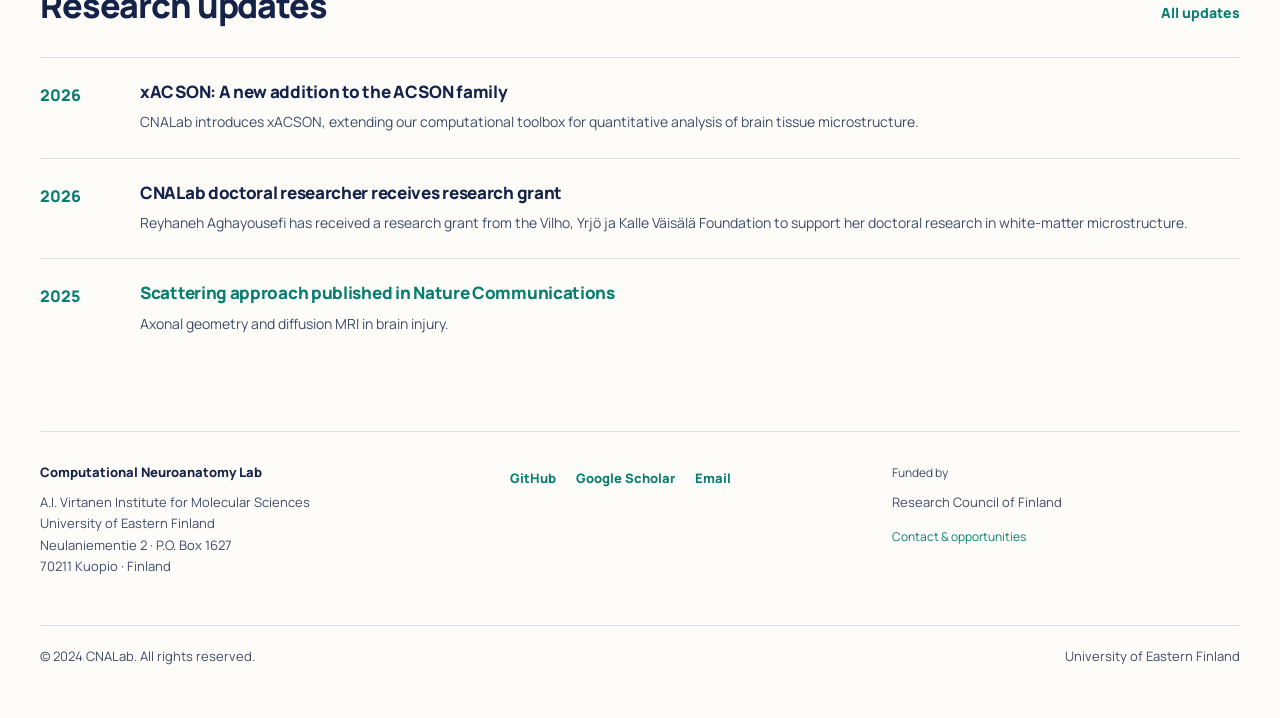
==== commit 23e91735: "Update index.html" ====
--- a/index.html
+++ b/index.html
@@ -1,7 +1,7 @@
 <!doctype html>
 <html lang="en"><head><meta charset="utf-8"><meta name="viewport" content="width=device-width, initial-scale=1"><title>Computational Neuroanatomy Lab — CNALab</title><meta name="description" content="Computational neuroanatomy at the University of Eastern Finland. Brain microstructure, electron microscopy, and diffusion MRI."><meta name="theme-color" content="#15234b"><link rel="icon" href="assets/favicon.svg" type="image/svg+xml"><link rel="stylesheet" href="styles.css"><script src="script.js" defer></script></head>
 <body><a class="skip" href="#main">Skip to content</a><header class="site-header wrap"><a href="index.html" class="brand" aria-label="CNALab home">CNALab</a><div class="affiliation"><strong>Computational Neuroanatomy Lab</strong><span>A.I. Virtanen Institute · University of Eastern Finland</span></div><button class="menu-toggle" aria-expanded="false" aria-controls="navigation" hidden>Menu</button><nav id="navigation" aria-label="Main navigation"><a href="index.html" aria-current="page">Home</a><a href="research.html">Research</a><a href="publications.html">Publications</a><a href="resources.html">Software &amp; data</a><a href="people.html">People</a><a href="news.html">News</a><a href="contact.html">Contact</a></nav></header>
-<main id="main" class="wrap"><section class="hero" aria-labelledby="hero-title"><div><p class="eyebrow">Computational neuroanatomy</p><h1 id="hero-title">Advancing brain microstructure mapping</h1><p class="lead">From brain microgeometry to diffusion MRI. We study the structure of brain tissue and the physics that connects it to the signals we measure.</p><div class="actions"><a class="button" href="research.html">Our research</a><a class="text-link" href="publications.html">Explore publications</a></div></div><figure class="hero-figure"><a class="hero-art" href="assets/segmentation.png" aria-label="View original white-matter segmentation"><img src="assets/hero-white-reference.png" width="1774" height="887" alt="White-matter reconstruction on a white background with soft three-dimensional shading and a subtle shadow"></a><figcaption>White-matter reconstruction · supplied presentation rendering<br><a href="assets/segmentation.png">View original image</a></figcaption></figure></section><div class="directions"><div><h2>Microstructure</h2><p>Quantitative anatomy from volume EM.</p></div><div><h2>Modeling</h2><p>Diffusion physics in structured tissue.</p></div><div><h2>Inference &amp; AI</h2><p>Computational tools for tissue analysis.</p></div></div><section id="publications"><div class="section-heading"><h2>Featured work</h2><a href="publications.html" class="text-link">All publications</a></div><div class="three-grid featured"><article class="paper"><p class="eyebrow">Nature Communications, vol. 16, 2025</p><h3><a class="" href="https://doi.org/10.1038/s41467-025-64793-1">Scattering approach to diffusion quantifies axonal damage in brain injury</a></h3><p>Connecting axonal geometry with diffusion MRI in brain injury.</p><a class="text-link" href="https://doi.org/10.1038/s41467-025-64793-1">Read the paper</a></article><article class="paper"><p class="eyebrow">Communications Biology, vol. 4, 2021</p><h3><a class="" href="https://doi.org/10.1038/s42003-021-01699-w">DeepACSON automated segmentation of white matter in 3D electron microscopy</a></h3><p>Deep learning for segmentation of white matter in volume electron microscopy.</p><a class="text-link" href="https://doi.org/10.1038/s42003-021-01699-w">Read the paper</a></article><article class="paper"><p class="eyebrow">arXiv preprint, 2026</p><h3><a class="" href="https://arxiv.org/abs/2611.24487">Unmyelinated axons alter the biological interpretation of MRI biomarkers of demyelination</a></h3><p>Revealing the contribution of unmyelinated axons to MRI-derived axonal water fraction and g-ratio biomarkers.</p><a class="text-link" href="https://arxiv.org/abs/2611.24487">Read the preprint</a></article></div></section><section class="home-explore"><div class="section-heading"><h2>Explore the lab</h2></div><div class="three-grid"><article><h3>From tissue to scanner</h3><p>Discover how microscopy, morphology, and modeling connect brain structure to diffusion MRI.</p><a class="text-link" href="research.html">Explore our research</a></article><article><h3>Tools for discovery</h3><p>Access computational tools and research datasets shared by the lab.</p><a class="text-link" href="resources.html">Software &amp; data</a></article><article><h3>Our people</h3><p>Meet the researchers working in computational neuroanatomy in Kuopio.</p><a class="text-link" href="people.html">Meet the team</a></article></div></section><section id="news"><div class="section-heading"><h2>Research updates</h2><a class="text-link" href="news.html">All updates</a></div>
+<main id="main" class="wrap"><section class="hero" aria-labelledby="hero-title"><div><p class="eyebrow">Computational neuroanatomy</p><h1 id="hero-title">Advancing brain microstructure mapping</h1><p class="lead">From brain microgeometry to diffusion MRI. We study the structure of brain tissue and the physics that connects it to the signals we measure.</p><div class="actions"><a class="button" href="research.html">Our research</a><a class="text-link" href="publications.html">Explore publications</a></div></div><figure class="hero-figure"><a class="hero-art" href="assets/segmentation.png" aria-label="View original white-matter segmentation"><img src="assets/hero-white-reference.png" width="1774" height="887" alt="White-matter reconstruction on a white background with soft three-dimensional shading and a subtle shadow"></a><figcaption>3D white matter microstructure · supplied presentation rendering<br><a href="assets/segmentation.png">View original image</a></figcaption></figure></section><div class="directions"><div><h2>Microstructure</h2><p>Quantitative anatomy from volume EM.</p></div><div><h2>Modeling</h2><p>Diffusion physics in structured tissue.</p></div><div><h2>Inference &amp; AI</h2><p>Computational tools for tissue analysis.</p></div></div><section id="publications"><div class="section-heading"><h2>Featured work</h2><a href="publications.html" class="text-link">All publications</a></div><div class="three-grid featured"><article class="paper"><p class="eyebrow">Nature Communications, vol. 16, 2025</p><h3><a class="" href="https://doi.org/10.1038/s41467-025-64793-1">Scattering approach to diffusion quantifies axonal damage in brain injury</a></h3><p>Connecting axonal geometry with diffusion MRI in brain injury.</p><a class="text-link" href="https://doi.org/10.1038/s41467-025-64793-1">Read the paper</a></article><article class="paper"><p class="eyebrow">Communications Biology, vol. 4, 2021</p><h3><a class="" href="https://doi.org/10.1038/s42003-021-01699-w">DeepACSON automated segmentation of white matter in 3D electron microscopy</a></h3><p>Deep learning for segmentation of white matter in volume electron microscopy.</p><a class="text-link" href="https://doi.org/10.1038/s42003-021-01699-w">Read the paper</a></article><article class="paper"><p class="eyebrow">arXiv preprint, 2026</p><h3><a class="" href="https://arxiv.org/abs/2611.24487">Unmyelinated axons alter the biological interpretation of MRI biomarkers of demyelination</a></h3><p>Revealing the contribution of unmyelinated axons to MRI-derived axonal water fraction and g-ratio biomarkers.</p><a class="text-link" href="https://arxiv.org/abs/2611.24487">Read the preprint</a></article></div></section><section class="home-explore"><div class="section-heading"><h2>Explore the lab</h2></div><div class="three-grid"><article><h3>From tissue to scanner</h3><p>Discover how microscopy, morphology, and modeling connect brain structure to diffusion MRI.</p><a class="text-link" href="research.html">Explore our research</a></article><article><h3>Tools for discovery</h3><p>Access computational tools and research datasets shared by the lab.</p><a class="text-link" href="resources.html">Software &amp; data</a></article><article><h3>Our people</h3><p>Meet the researchers working in computational neuroanatomy in Kuopio.</p><a class="text-link" href="people.html">Meet the team</a></article></div></section><section id="news"><div class="section-heading"><h2>Research updates</h2><a class="text-link" href="news.html">All updates</a></div>
 
   <div class="news-row"><time datetime="2026">2026</time>
     <div>
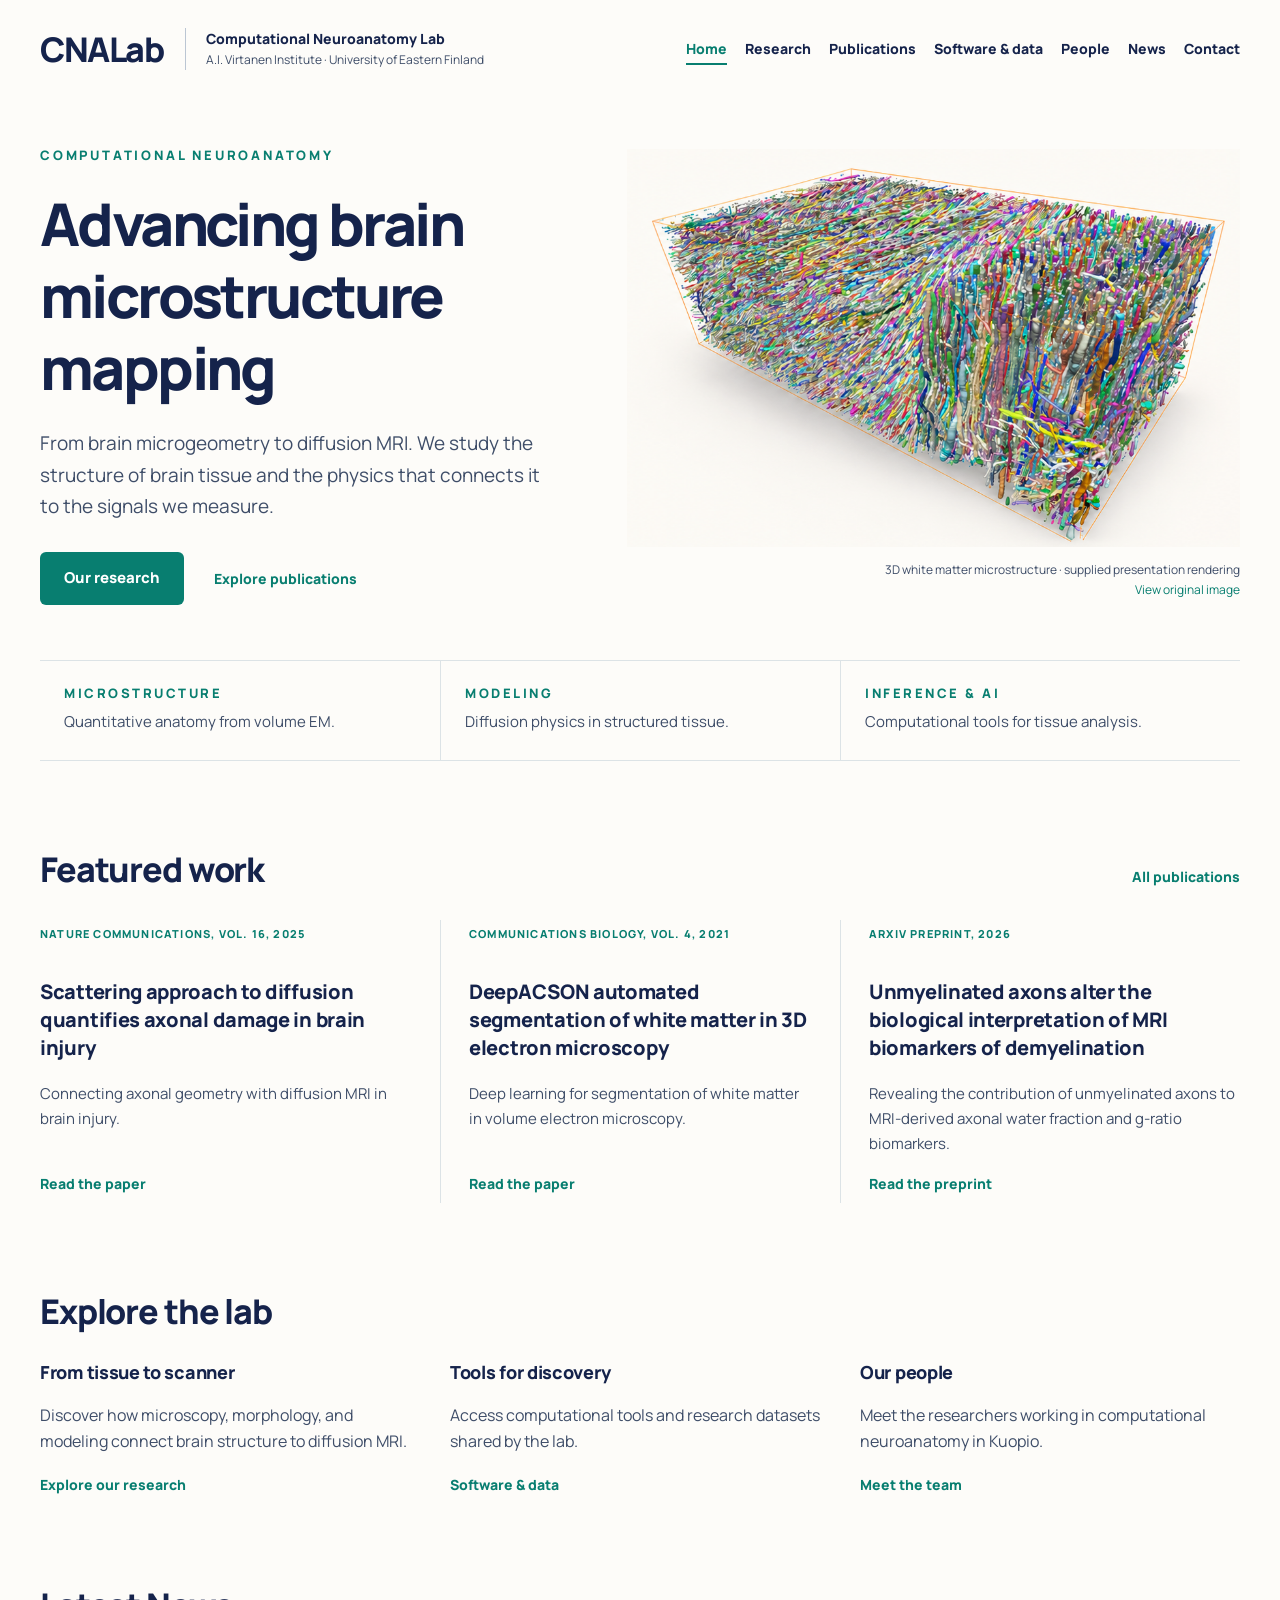
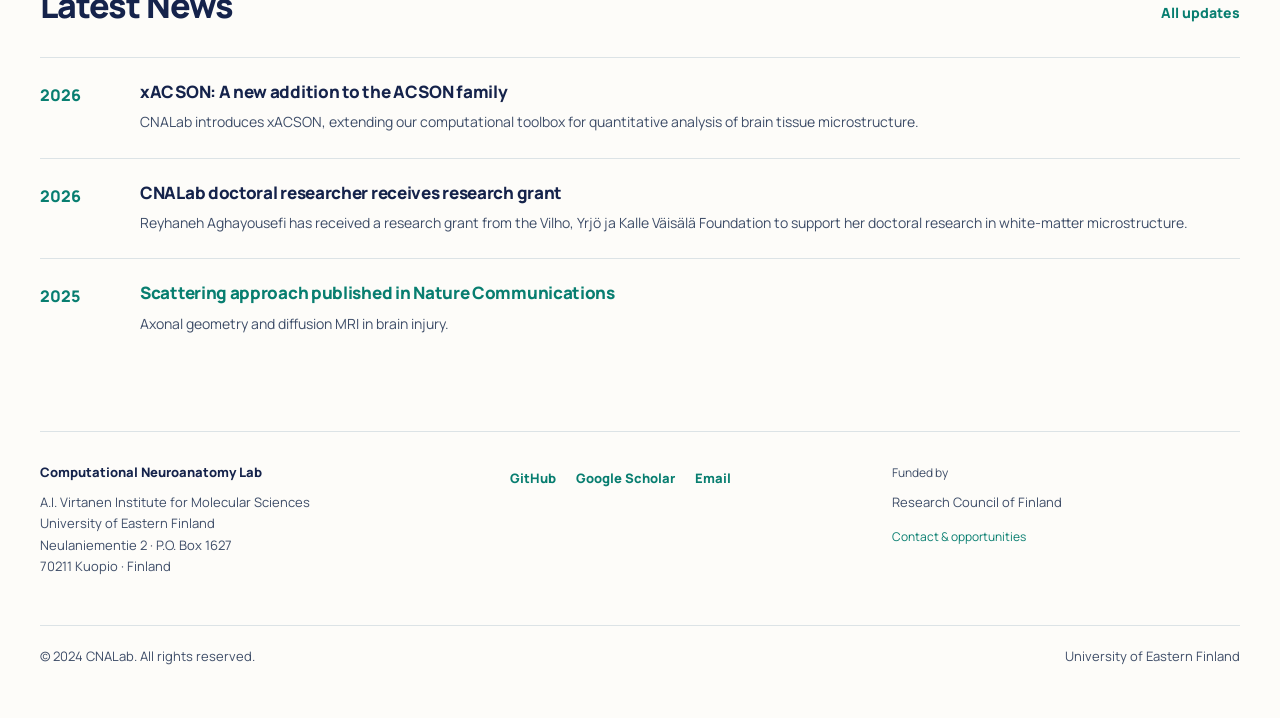
==== commit ec5ac44a: "Update index.html" ====
--- a/index.html
+++ b/index.html
@@ -1,7 +1,8 @@
 <!doctype html>
 <html lang="en"><head><meta charset="utf-8"><meta name="viewport" content="width=device-width, initial-scale=1"><title>Computational Neuroanatomy Lab — CNALab</title><meta name="description" content="Computational neuroanatomy at the University of Eastern Finland. Brain microstructure, electron microscopy, and diffusion MRI."><meta name="theme-color" content="#15234b"><link rel="icon" href="assets/favicon.svg" type="image/svg+xml"><link rel="stylesheet" href="styles.css"><script src="script.js" defer></script></head>
 <body><a class="skip" href="#main">Skip to content</a><header class="site-header wrap"><a href="index.html" class="brand" aria-label="CNALab home">CNALab</a><div class="affiliation"><strong>Computational Neuroanatomy Lab</strong><span>A.I. Virtanen Institute · University of Eastern Finland</span></div><button class="menu-toggle" aria-expanded="false" aria-controls="navigation" hidden>Menu</button><nav id="navigation" aria-label="Main navigation"><a href="index.html" aria-current="page">Home</a><a href="research.html">Research</a><a href="publications.html">Publications</a><a href="resources.html">Software &amp; data</a><a href="people.html">People</a><a href="news.html">News</a><a href="contact.html">Contact</a></nav></header>
-<main id="main" class="wrap"><section class="hero" aria-labelledby="hero-title"><div><p class="eyebrow">Computational neuroanatomy</p><h1 id="hero-title">Advancing brain microstructure mapping</h1><p class="lead">From brain microgeometry to diffusion MRI. We study the structure of brain tissue and the physics that connects it to the signals we measure.</p><div class="actions"><a class="button" href="research.html">Our research</a><a class="text-link" href="publications.html">Explore publications</a></div></div><figure class="hero-figure"><a class="hero-art" href="assets/segmentation.png" aria-label="View original white-matter segmentation"><img src="assets/hero-white-reference.png" width="1774" height="887" alt="White-matter reconstruction on a white background with soft three-dimensional shading and a subtle shadow"></a><figcaption>3D white matter microstructure · supplied presentation rendering<br><a href="assets/segmentation.png">View original image</a></figcaption></figure></section><div class="directions"><div><h2>Microstructure</h2><p>Quantitative anatomy from volume EM.</p></div><div><h2>Modeling</h2><p>Diffusion physics in structured tissue.</p></div><div><h2>Inference &amp; AI</h2><p>Computational tools for tissue analysis.</p></div></div><section id="publications"><div class="section-heading"><h2>Featured work</h2><a href="publications.html" class="text-link">All publications</a></div><div class="three-grid featured"><article class="paper"><p class="eyebrow">Nature Communications, vol. 16, 2025</p><h3><a class="" href="https://doi.org/10.1038/s41467-025-64793-1">Scattering approach to diffusion quantifies axonal damage in brain injury</a></h3><p>Connecting axonal geometry with diffusion MRI in brain injury.</p><a class="text-link" href="https://doi.org/10.1038/s41467-025-64793-1">Read the paper</a></article><article class="paper"><p class="eyebrow">Communications Biology, vol. 4, 2021</p><h3><a class="" href="https://doi.org/10.1038/s42003-021-01699-w">DeepACSON automated segmentation of white matter in 3D electron microscopy</a></h3><p>Deep learning for segmentation of white matter in volume electron microscopy.</p><a class="text-link" href="https://doi.org/10.1038/s42003-021-01699-w">Read the paper</a></article><article class="paper"><p class="eyebrow">arXiv preprint, 2026</p><h3><a class="" href="https://arxiv.org/abs/2611.24487">Unmyelinated axons alter the biological interpretation of MRI biomarkers of demyelination</a></h3><p>Revealing the contribution of unmyelinated axons to MRI-derived axonal water fraction and g-ratio biomarkers.</p><a class="text-link" href="https://arxiv.org/abs/2611.24487">Read the preprint</a></article></div></section><section class="home-explore"><div class="section-heading"><h2>Explore the lab</h2></div><div class="three-grid"><article><h3>From tissue to scanner</h3><p>Discover how microscopy, morphology, and modeling connect brain structure to diffusion MRI.</p><a class="text-link" href="research.html">Explore our research</a></article><article><h3>Tools for discovery</h3><p>Access computational tools and research datasets shared by the lab.</p><a class="text-link" href="resources.html">Software &amp; data</a></article><article><h3>Our people</h3><p>Meet the researchers working in computational neuroanatomy in Kuopio.</p><a class="text-link" href="people.html">Meet the team</a></article></div></section><section id="news"><div class="section-heading"><h2>Research updates</h2><a class="text-link" href="news.html">All updates</a></div>
+<main id="main" class="wrap"><section class="hero" aria-labelledby="hero-title"><div><p class="eyebrow">Computational neuroanatomy</p><h1 id="hero-title">Advancing brain microstructure mapping</h1><p class="lead">From brain microgeometry to diffusion MRI. We study the structure of brain tissue and the physics that connects it to the signals we measure.</p><div class="actions"><a class="button" href="research.html">Our research</a><a class="text-link" href="publications.html">Explore publications</a></div></div><figure class="hero-figure"><a class="hero-art" href="assets/segmentation.png" aria-label="View original white-matter segmentation"><img src="assets/hero-white-reference.png" width="1774" height="887" alt="White-matter reconstruction on a white background with soft three-dimensional shading and a subtle shadow"></a><figcaption>3D white matter microstructure · supplied presentation rendering<br><a href="assets/segmentation.png">View original image</a></figcaption></figure></section><div class="directions"><div><h2>Microstructure</h2><p>Quantitative anatomy from volume EM.</p></div><div><h2>Modeling</h2><p>Diffusion physics in structured tissue.</p></div><div><h2>Inference &amp; AI</h2><p>Computational tools for tissue analysis.</p></div></div><section id="publications"><div class="section-heading"><h2>Featured work</h2><a href="publications.html" class="text-link">All publications</a></div><div class="three-grid featured"><article class="paper"><p class="eyebrow">Nature Communications, vol. 16, 2025</p><h3><a class="" href="https://doi.org/10.1038/s41467-025-64793-1">Scattering approach to diffusion quantifies axonal damage in brain injury</a></h3><p>Connecting axonal geometry with diffusion MRI in brain injury.</p><a class="text-link" href="https://doi.org/10.1038/s41467-025-64793-1">Read the paper</a></article><article class="paper"><p class="eyebrow">Communications Biology, vol. 4, 2021</p><h3><a class="" href="https://doi.org/10.1038/s42003-021-01699-w">DeepACSON automated segmentation of white matter in 3D electron microscopy</a></h3><p>Deep learning for segmentation of white matter in volume electron microscopy.</p><a class="text-link" href="https://doi.org/10.1038/s42003-021-01699-w">Read the paper</a></article><article class="paper"><p class="eyebrow">arXiv preprint, 2026</p><h3><a class="" href="https://arxiv.org/abs/2611.24487">Unmyelinated axons alter the biological interpretation of MRI biomarkers of demyelination</a></h3><p>Revealing the contribution of unmyelinated axons to MRI-derived axonal water fraction and g-ratio biomarkers.</p><a class="text-link" href="https://arxiv.org/abs/2611.24487">Read the preprint</a></article></div></section><section class="home-explore"><div class="section-heading"><h2>Explore the lab</h2></div><div class="three-grid"><article><h3>From tissue to scanner</h3><p>Discover how microscopy, morphology, and modeling connect brain structure to diffusion MRI.</p><a class="text-link" href="research.html">Explore our research</a></article><article><h3>Tools for discovery</h3><p>Access computational tools and research datasets shared by the lab.</p><a class="text-link" href="resources.html">Software &amp; data</a></article><article><h3>Our people</h3><p>Meet the researchers working in computational neuroanatomy in Kuopio.</p><a class="text-link" href="people.html">Meet the team</a></article></div></section><section id="news">
+<div class="section-heading"><h2>Latest News</h2><a class="text-link" href="news.html">All updates</a></div>
 
   <div class="news-row"><time datetime="2026">2026</time>
     <div>
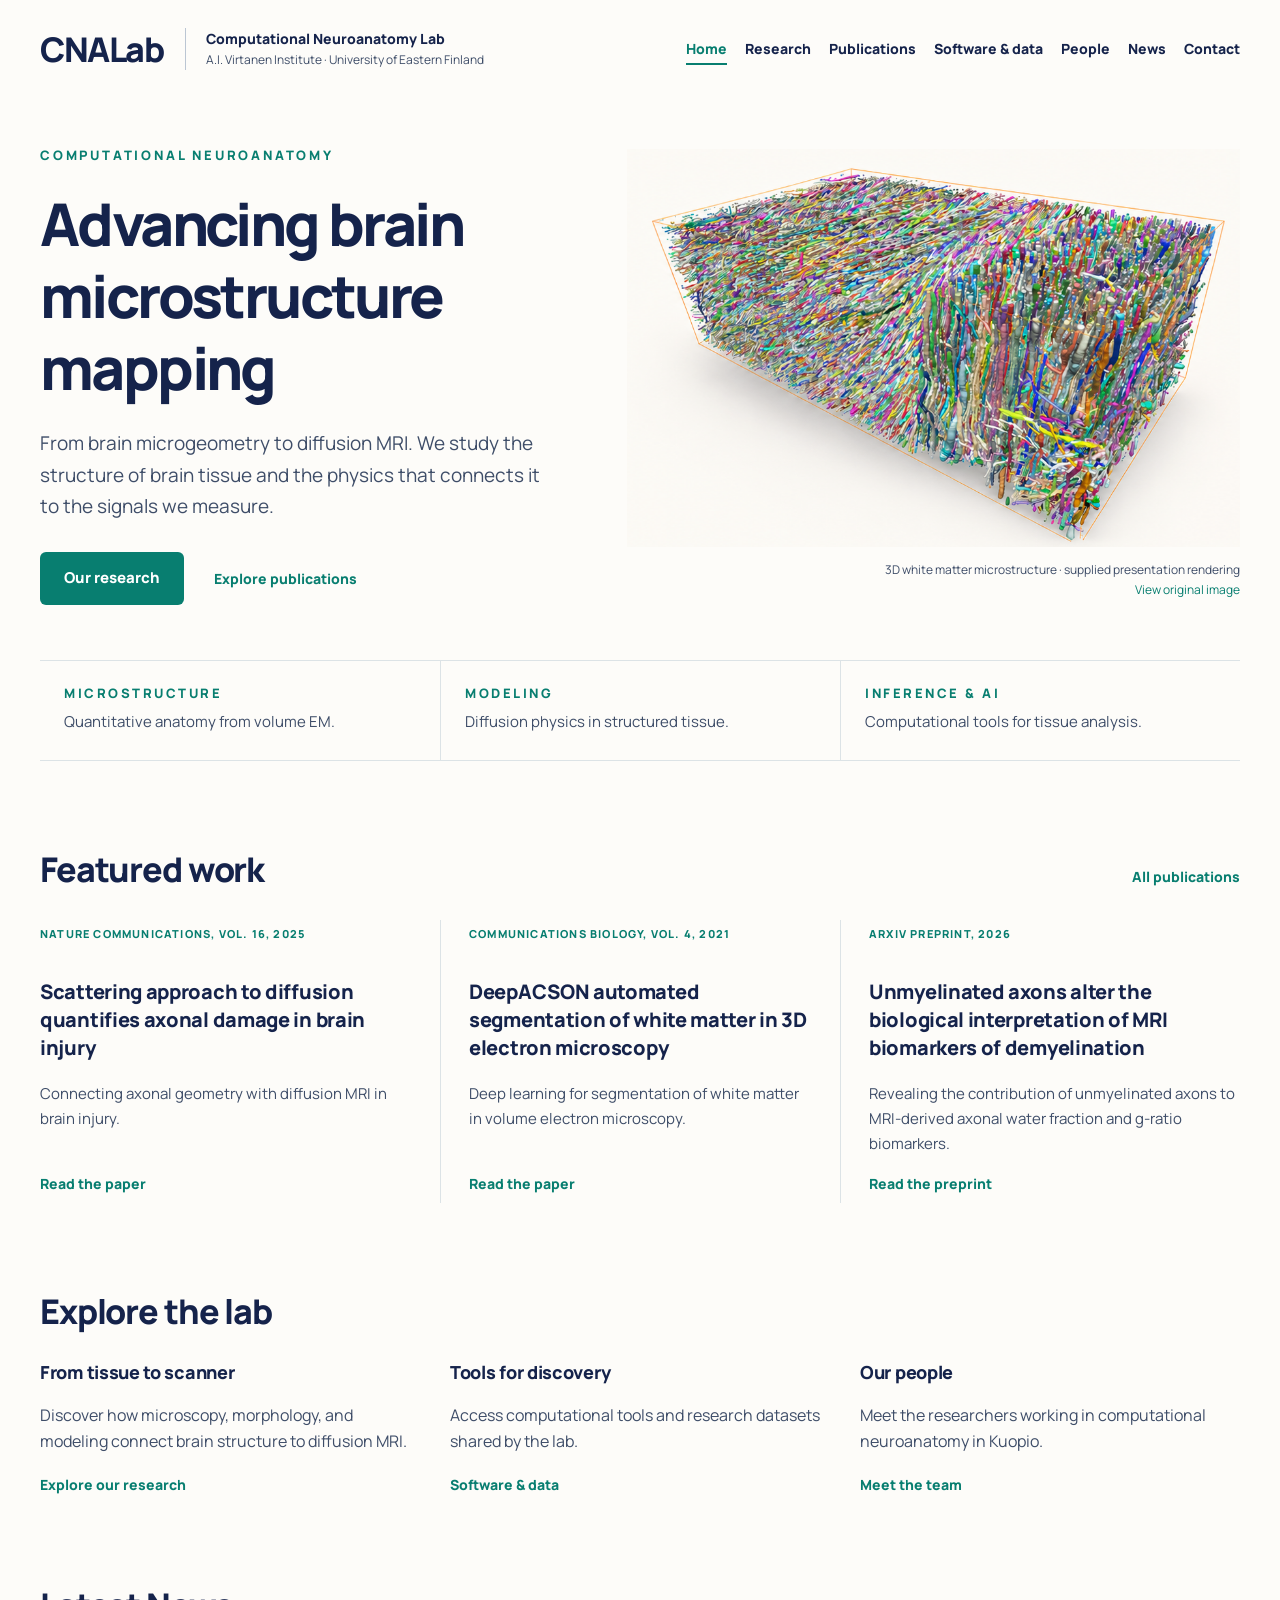
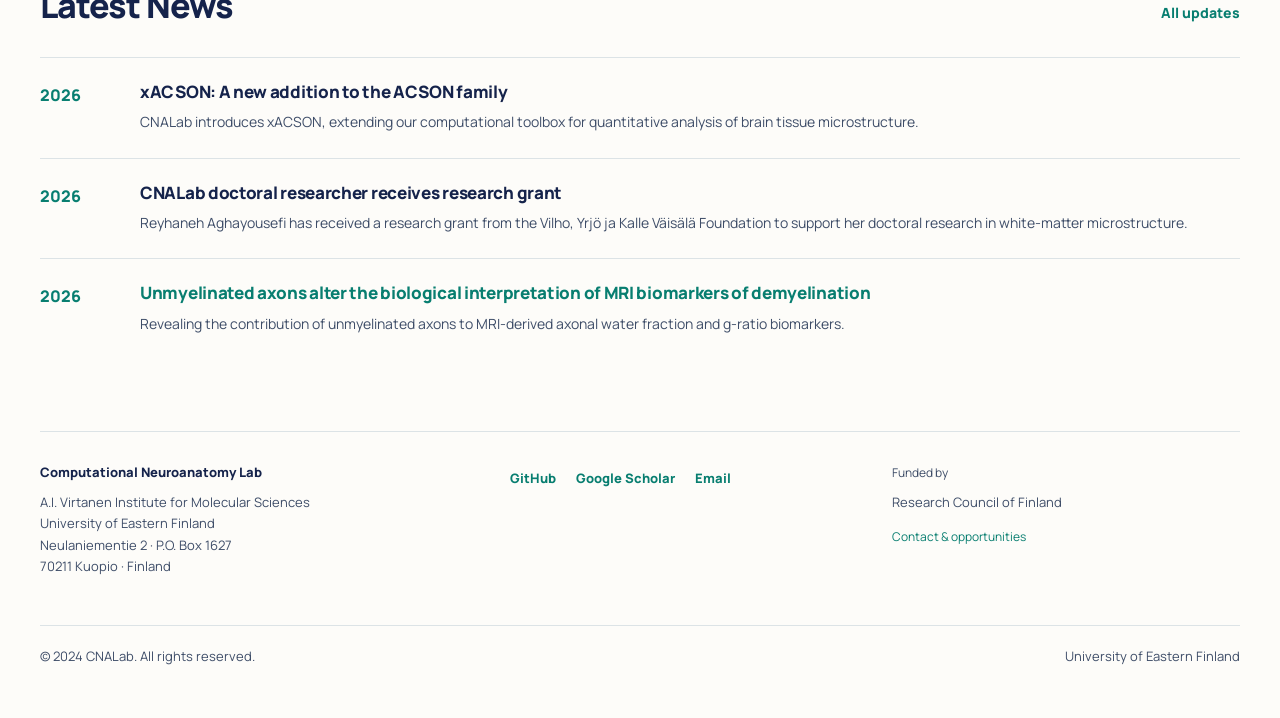
==== commit c6b29e92: "Replace homepage scattering news with unmyelinated axons work" ====
--- a/index.html
+++ b/index.html
@@ -25,7 +25,7 @@
       microstructure.
     </p>
   </div>
-</div><div class="news-row"><time datetime="2025">2025</time><div><h3><a href="https://doi.org/10.1038/s41467-025-64793-1">Scattering approach published in Nature Communications</a></h3><p>Axonal geometry and diffusion MRI in brain injury.</p></div></div> 
+</div><div class="news-row"><time datetime="2026">2026</time><div><h3><a href="https://arxiv.org/abs/2611.24487">Unmyelinated axons alter the biological interpretation of MRI biomarkers of demyelination</a></h3><p>Revealing the contribution of unmyelinated axons to MRI-derived axonal water fraction and g-ratio biomarkers.</p></div></div> 
 </section></main><footer id="contact" class="wrap"><div><strong>Computational Neuroanatomy Lab</strong><p>A.I. Virtanen Institute for Molecular Sciences<br>University of Eastern Finland<br>Neulaniementie 2 · P.O. Box 1627<br>70211 Kuopio · Finland</p></div><div class="footer-links"><a href="https://github.com/aAbdz">GitHub</a><a href="https://scholar.google.com/citations?hl=en&amp;user=TEotqtIAAAAJ&amp;view_op=list_works">Google Scholar</a><a href="mailto:aliabd@uef.fi">Email</a></div><div><span class="small">Funded by</span><p>Research Council of Finland</p><a class="small" href="contact.html">Contact &amp; opportunities</a></div>
 
   <div class="footer-bottom">
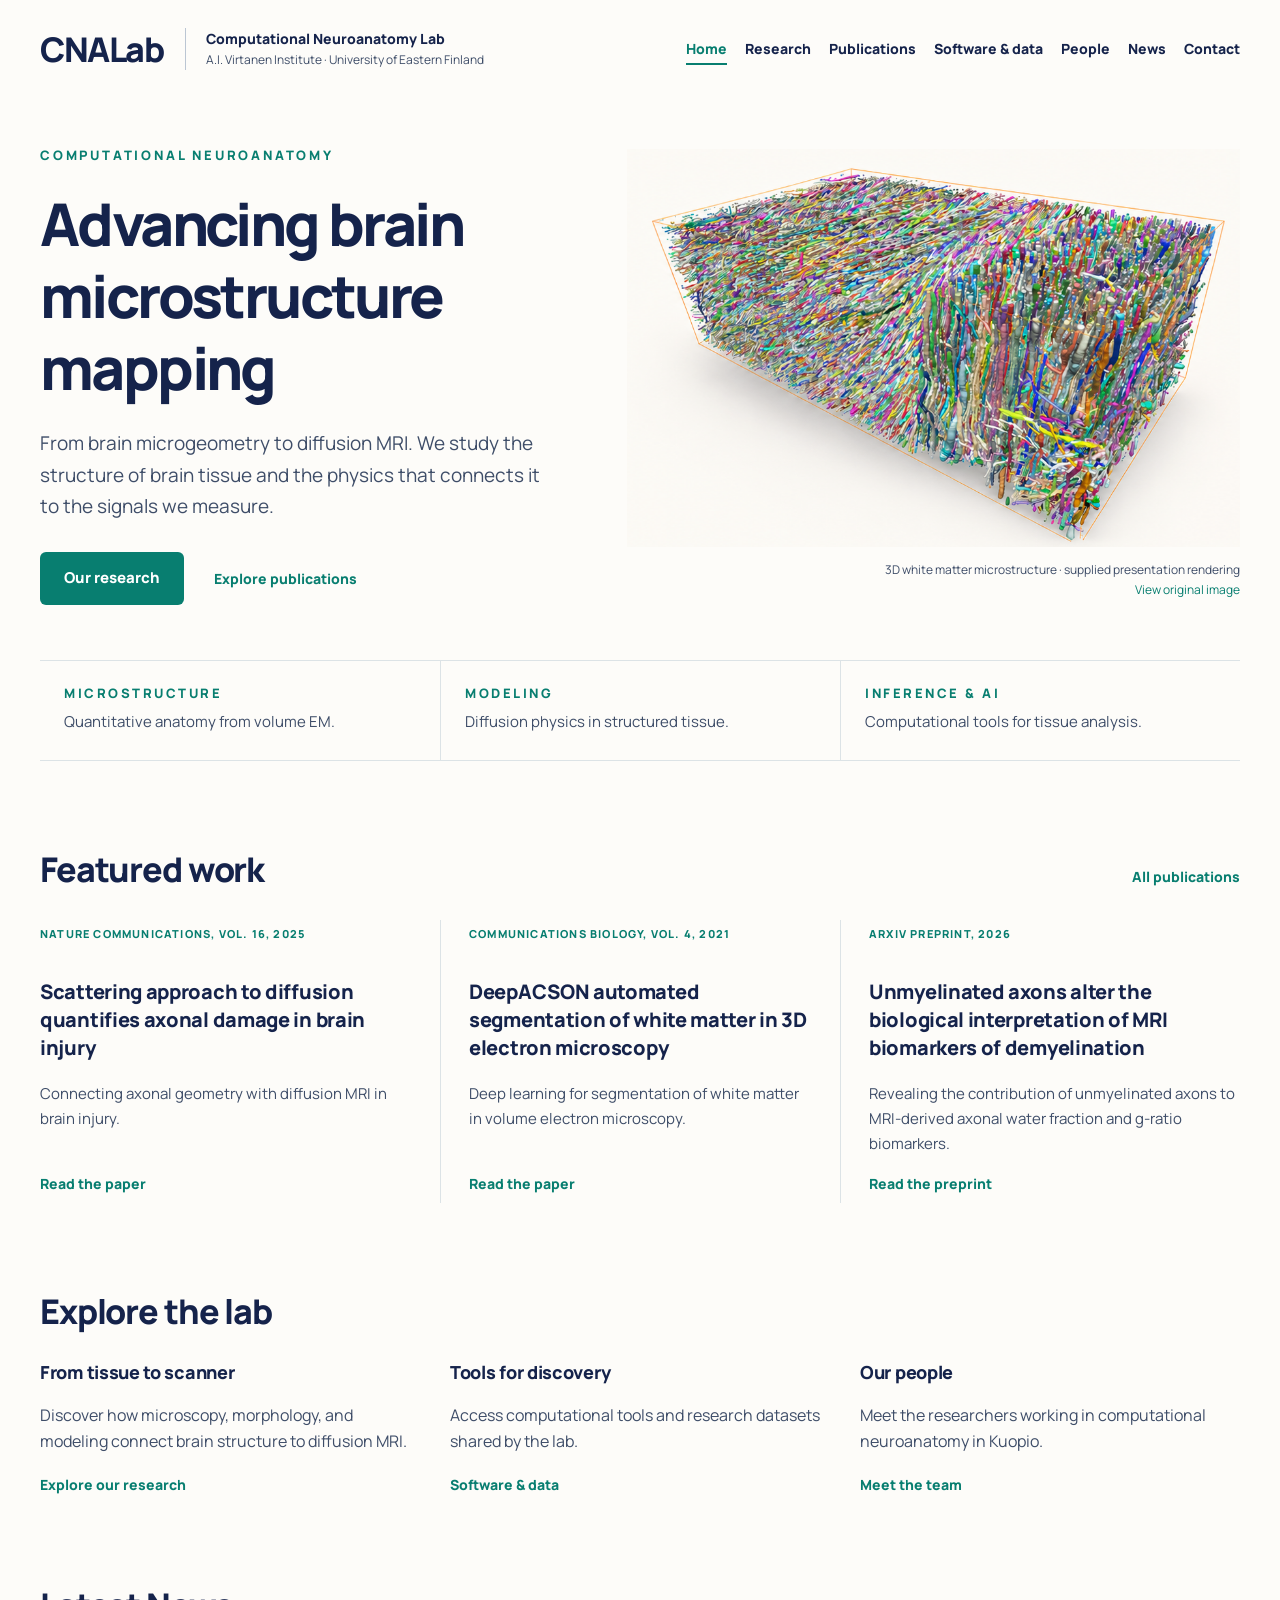
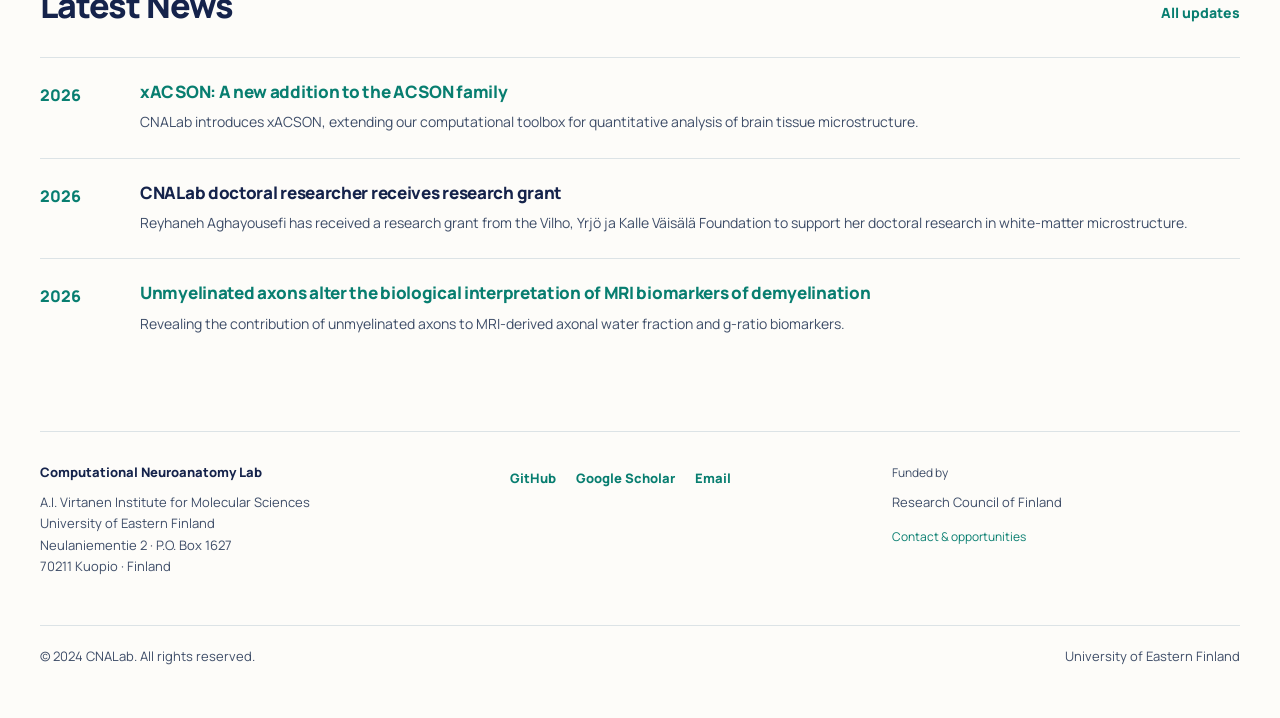
==== commit 7dd835bc: "Match homepage xACSON news headline to teal link color" ====
--- a/index.html
+++ b/index.html
@@ -6,7 +6,7 @@
 
   <div class="news-row"><time datetime="2026">2026</time>
     <div>
-      <h3>xACSON: A new addition to the ACSON family</h3>
+      <h3 style="color:var(--teal)">xACSON: A new addition to the ACSON family</h3>
       <p>
         CNALab introduces xACSON, extending our computational
         toolbox for quantitative analysis of brain tissue
